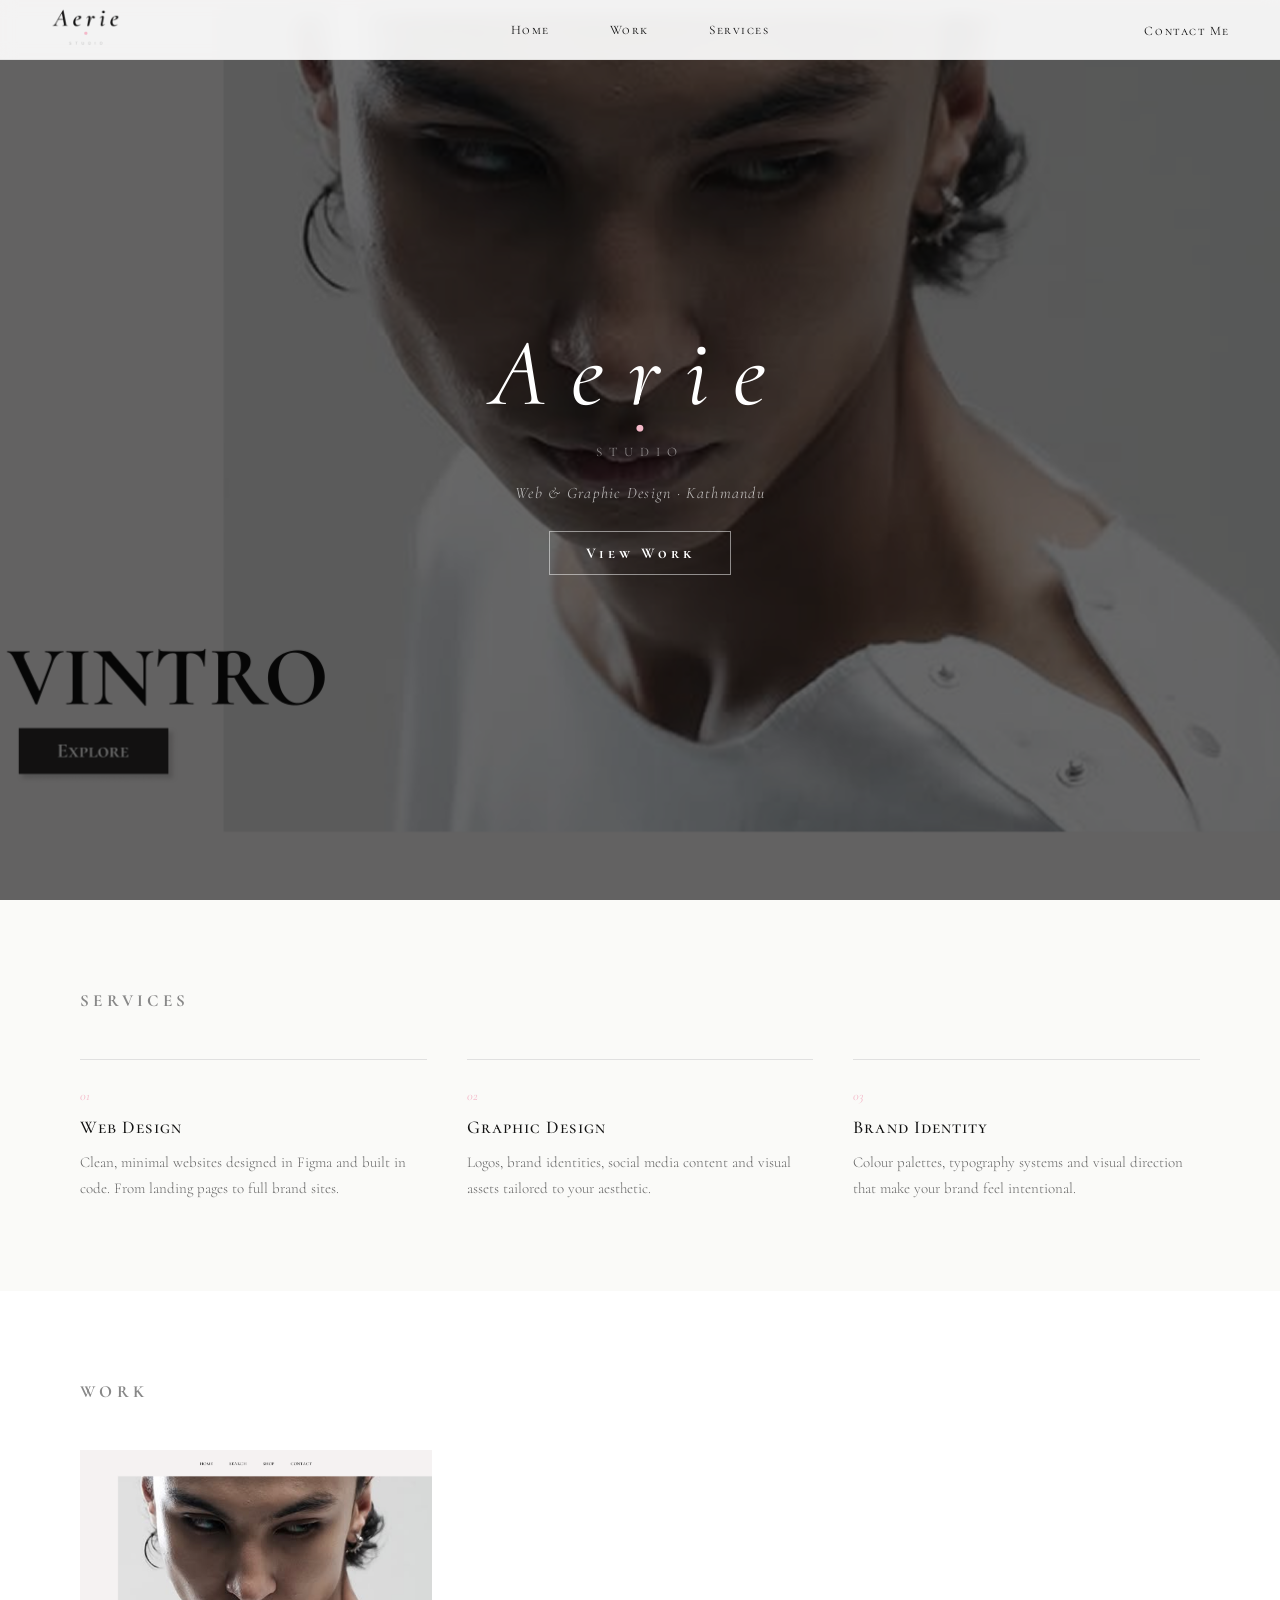
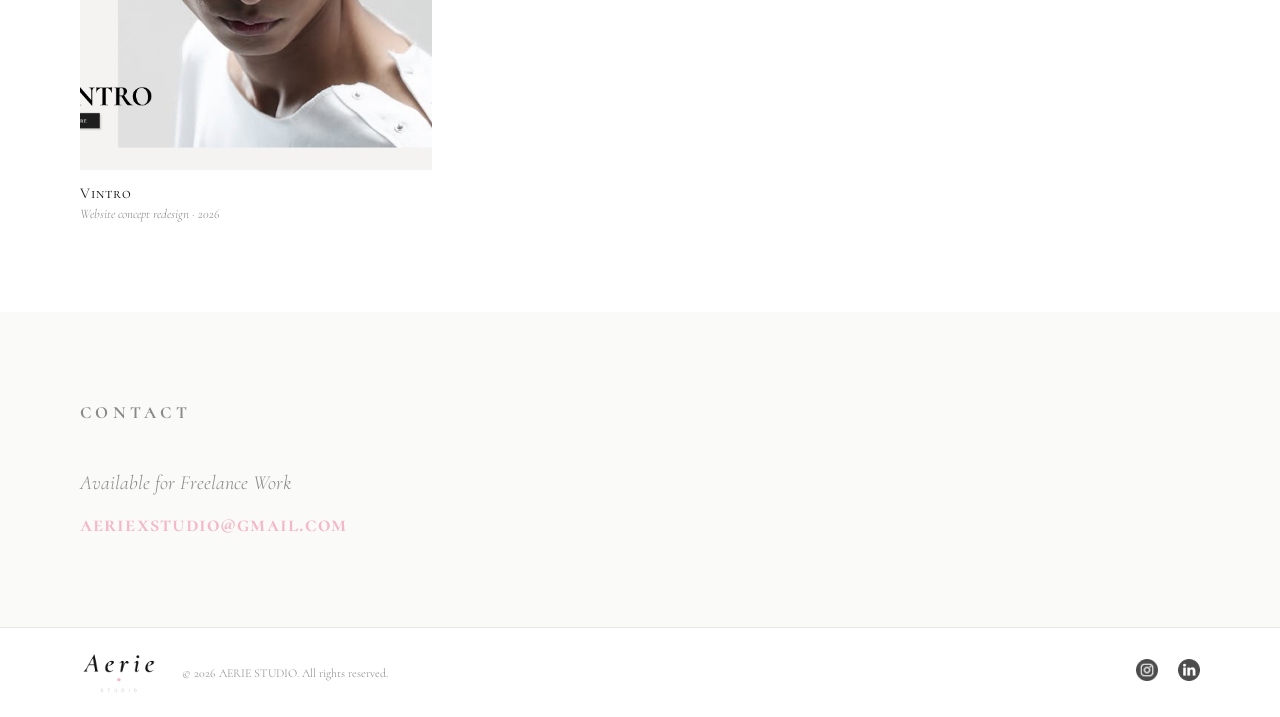
==== index.html @ 04620c4e "Upgraded portfolio" ====
<!DOCTYPE html>
<html lang="en">
  <head>
    <title>AERIE STUDIO</title>
    <link rel="icon" href="pictures/AERIE Favicon 2.png">
    <link rel="stylesheet" href="style.css">
    <link rel="preconnect" href="https://fonts.googleapis.com">
    <link rel="preconnect" href="https://fonts.gstatic.com" crossorigin>
    <link href="https://fonts.googleapis.com/css2?family=Cormorant+SC:wght@300;400;500;600;700&family=Cormorant:ital,wght@0,300..700;1,300..700&family=Cormorant+Unicase:wght@300;400;500;600;700&display=swap" rel="stylesheet">
  </head>
  <body>

    <!-- NAVBAR -->
    <nav class="navbar">
      <div class="nav-left">
        <img class="nav-logo" src="pictures/aerie-navbar-logo-no-bg.png" alt="Aerie Studio">
      </div>
      <div class="nav-middle">
        <a href="#home">Home</a>
        <a href="#work">Work</a>
        <a href="#services">Services</a>
      </div>
      <div class="nav-right">
        <a href="#contact">Contact Me</a>
      </div>
    </nav>

    <!-- HERO -->
    <section class="hero" id="home">
      <div class="hero-overlay"></div>
      <img class="hero-bg" src="Work/v1.png" alt="Vintro project">
      <div class="hero-content">
        <div class="hero-logo-block">
          <span class="hero-aerie">Aerie</span>
          <span class="hero-dot">·</span>
          <span class="hero-studio">STUDIO</span>
        </div>
        <p class="hero-tagline">Web & Graphic Design · Kathmandu</p>
        <a href="#work" class="hero-cta">View Work</a>
      </div>
    </section>

    <!-- SERVICES -->
    <section class="services fade-in" id="services">
      <p class="section-label">services</p>
      <div class="services-grid">
        <div class="service-card">
          <span class="service-num">01</span>
          <h3 class="service-title">Web Design</h3>
          <p class="service-desc">Clean, minimal websites designed in Figma and built in code. From landing pages to full brand sites.</p>
        </div>
        <div class="service-card">
          <span class="service-num">02</span>
          <h3 class="service-title">Graphic Design</h3>
          <p class="service-desc">Logos, brand identities, social media content and visual assets tailored to your aesthetic.</p>
        </div>
        <div class="service-card">
          <span class="service-num">03</span>
          <h3 class="service-title">Brand Identity</h3>
          <p class="service-desc">Colour palettes, typography systems and visual direction that make your brand feel intentional.</p>
        </div>
      </div>
    </section>

    <!-- WORK -->
    <section class="work fade-in" id="work">
      <p class="section-label">work</p>
      <div class="work-grid">
        <div class="work-card">
          <div class="work-img-wrap">
            <img class="work-img" src="Work/1.png" alt="Vintro Website Redesign">
            <div class="work-hover">
              <span>Website Redesign</span>
            </div>
          </div>
          <p class="work-title">Vintro</p>
          <p class="work-desc">Website concept redesign · 2026</p>
        </div>
      </div>
    </section>

    <!-- CONTACT -->
    <section class="contact fade-in" id="contact">
      <p class="section-label">contact</p>
      <p class="contact-sub">Available for Freelance Work</p>
      <a href="mailto:aeriexstudio@gmail.com" class="contact-email">aeriexstudio@gmail.com</a>
    </section>

    <!-- FOOTER -->
    <footer class="footer">
      <div class="footer-left">
        <img class="footer-logo" src="pictures/AERIE Logo 2.png" alt="Aerie Studio">
        <p class="copyright">&copy; 2026 AERIE STUDIO. All rights reserved.</p>
      </div>
      <div class="footer-right">
        <a href="https://www.instagram.com/aeriestudio_/" target="_blank">
          <img class="social-icon" src="pictures/icons/ig.png" alt="Instagram">
        </a>
        <a href="https://www.linkedin.com/in/avipsa-parajuli-a31052308/" target="_blank">
          <img class="social-icon" src="pictures/icons/linkedin.png" alt="LinkedIn">
        </a>
      </div>
    </footer>

    <script src="script.js"></script>
  </body>
</html>
---- style.css ----
/* ── RESET & BASE ── */
*, *::before, *::after {
  box-sizing: border-box;
  margin: 0;
  padding: 0;
}

:root {
  --pink: #F4B8C8;
  --black: #111111;
  --white: #ffffff;
  --cream: #fafaf8;
  --gray: #888888;
  --font-serif: 'Cormorant', serif;
  --font-sc: 'Cormorant SC', serif;
  --font-unicase: 'Cormorant Unicase', serif;
}

html {
  scroll-behavior: smooth;
}

body {
  font-family: var(--font-sc);
  background-color: var(--white);
  color: var(--black);
  overflow-x: hidden;
}

a {
  text-decoration: none;
  color: inherit;
}


/* ── NAVBAR ── */
.navbar {
  position: fixed;
  top: 0;
  left: 0;
  right: 0;
  z-index: 100;
  display: flex;
  align-items: center;
  justify-content: space-between;
  height: 60px;
  padding: 0 50px;
  background-color: rgba(255, 255, 255, 0.92);
  backdrop-filter: blur(8px);
  border-bottom: 1px solid rgba(0,0,0,0.06);
}

.nav-logo {
  height: 48px;
  width: auto;
}

.nav-middle {
  position: absolute;
  left: 50%;
  transform: translateX(-50%);
  display: flex;
  gap: 60px;
  font-family: var(--font-sc);
  font-size: 13px;
  letter-spacing: 0.12em;
}

.nav-middle a, .nav-right a {
  font-size: 13px;
  letter-spacing: 0.12em;
  transition: color 0.2s;
}

.nav-middle a:hover, .nav-right a:hover {
  color: var(--pink);
}


/* ── HERO ── */
.hero {
  position: relative;
  width: 100%;
  height: 100vh;
  display: flex;
  align-items: center;
  justify-content: center;
  overflow: hidden;
}

.hero-bg {
  position: absolute;
  inset: 0;
  width: 100%;
  height: 100%;
  object-fit: cover;
  object-position: center top;
}

.hero-overlay {
  position: absolute;
  inset: 0;
  background: rgba(10, 10, 10, 0.62);
  z-index: 1;
}

.hero-content {
  position: relative;
  z-index: 2;
  display: flex;
  flex-direction: column;
  align-items: center;
  text-align: center;
  gap: 16px;
}

.hero-logo-block {
  display: flex;
  flex-direction: column;
  align-items: center;
  line-height: 1;
}

.hero-aerie {
  font-family: var(--font-serif);
  font-style: italic;
  font-weight: 400;
  font-size: 96px;
  color: var(--white);
  letter-spacing: 0.25em;
  animation: fadeUp 1s ease both;
  animation-delay: 0.2s;
  margin-bottom: -20px;
}

.hero-dot {
  font-size: 80px;
  color: var(--pink);
  line-height: 0.5;
  animation: fadeUp 1s ease both;
  animation-delay: 0.4s;
}

.hero-studio {
  font-family: var(--font-sc);
  font-weight: 300;
  font-size: 13px;
  letter-spacing: 0.55em;
  color: rgba(255,255,255,0.55);
  animation: fadeUp 1s ease both;
  animation-delay: 0.5s;
  margin-top: 4px;
}

.hero-tagline {
  font-family: var(--font-serif);
  font-style: italic;
  font-weight: 300;
  font-size: 16px;
  color: rgba(255,255,255,0.7);
  letter-spacing: 0.08em;
  margin-top: 8px;
  animation: fadeUp 1s ease both;
  animation-delay: 0.7s;
}

.hero-cta {
  margin-top: 12px;
  padding: 12px 36px;
  border: 1px solid rgba(255,255,255,0.5);
  color: var(--white);
  font-family: var(--font-sc);
  font-size: 15px;
  font-weight: 700;
  letter-spacing: 0.25em;
  transition: background 0.3s, border-color 0.3s;
  animation: fadeUp 1s ease both;
  animation-delay: 0.9s;
}

.hero-cta:hover {
  background-color: var(--pink);
  border-color: var(--pink);
}


/* ── SCROLL ANIMATION ── */
.fade-in {
  opacity: 0;
  transform: translateY(30px);
  transition: opacity 0.7s ease, transform 0.7s ease;
}

.fade-in.visible {
  opacity: 1;
  transform: translateY(0);
}


/* ── SECTION SHARED ── */
.services,
.work,
.contact {
  padding: 90px 80px;
}

.section-label {
  font-family: var(--font-unicase);
  font-weight: 700;
  font-size: 17px;
  letter-spacing: 0.25em;
  text-transform: uppercase;
  color: var(--gray);
  margin-bottom: 48px;
}


/* ── SERVICES ── */
.services {
  background-color: var(--cream);
}

.services-grid {
  display: grid;
  grid-template-columns: repeat(3, 1fr);
  gap: 40px;
}

.service-card {
  border-top: 1px solid #e0e0e0;
  padding-top: 28px;
  transition: border-color 0.3s;
}

.service-card:hover {
  border-color: var(--pink);
}

.service-num {
  font-family: var(--font-serif);
  font-style: italic;
  font-size: 13px;
  color: var(--pink);
  display: block;
  margin-bottom: 12px;
}

.service-title {
  font-family: var(--font-sc);
  font-weight: 500;
  font-size: 18px;
  margin-bottom: 12px;
  letter-spacing: 0.06em;
}

.service-desc {
  font-family: var(--font-serif);
  font-weight: 300;
  font-size: 15px;
  line-height: 1.7;
  color: #666;
}


/* ── WORK ── */
.work-grid {
  display: grid;
  grid-template-columns: repeat(3, 1fr);
  gap: 32px;
}

.work-card {
  cursor: pointer;
}

.work-img-wrap {
  position: relative;
  overflow: hidden;
}

.work-img {
  width: 100%;
  height: 320px;
  object-fit: cover;
  display: block;
  transition: transform 0.5s ease;
}

.work-card:hover .work-img {
  transform: scale(1.04);
}

.work-hover {
  position: absolute;
  inset: 0;
  background: rgba(244, 184, 200, 0.75);
  display: flex;
  align-items: center;
  justify-content: center;
  opacity: 0;
  transition: opacity 0.3s ease;
  font-family: var(--font-sc);
  font-size: 13px;
  letter-spacing: 0.2em;
  color: var(--white);
}

.work-card:hover .work-hover {
  opacity: 1;
}

.work-title {
  font-family: var(--font-sc);
  font-weight: 400;
  font-size: 15px;
  margin-top: 14px;
  letter-spacing: 0.05em;
}

.work-desc {
  font-family: var(--font-serif);
  font-weight: 300;
  font-style: italic;
  font-size: 13px;
  color: var(--gray);
  margin-top: 4px;
}


/* ── CONTACT ── */
.contact {
  background-color: var(--cream);
  display: flex;
  flex-direction: column;
}

.contact-sub {
  font-family: var(--font-serif);
  font-style: italic;
  font-weight: 300;
  font-size: 20px;
  color: var(--gray);
  margin-bottom: 16px;
}

.contact-email {
  font-family: var(--font-sc);
  font-weight: 700;
  font-size: 22px;
  color: var(--pink);
  letter-spacing: 0.05em;
  transition: opacity 0.2s;
}

.contact-email:hover {
  opacity: 0.7;
}


/* ── FOOTER ── */
.footer {
  display: flex;
  align-items: center;
  justify-content: space-between;
  padding: 0 80px;
  height: 90px;
  border-top: 1px solid #e8e8e8;
  background-color: var(--white);
}

.footer-left {
  display: flex;
  align-items: center;
  gap: 24px;
}

.footer-logo {
  height: 52px;
  width: auto;
}

.copyright {
  font-family: var(--font-serif);
  font-weight: 300;
  font-size: 12px;
  color: var(--gray);
}

.footer-right {
  display: flex;
  align-items: center;
  gap: 20px;
}

.social-icon {
  height: 22px;
  width: auto;
  opacity: 0.7;
  transition: opacity 0.2s;
}

.social-icon:hover {
  opacity: 1;
}


/* ── KEYFRAMES ── */
@keyframes fadeUp {
  from {
    opacity: 0;
    transform: translateY(24px);
  }
  to {
    opacity: 1;
    transform: translateY(0);
  }
}
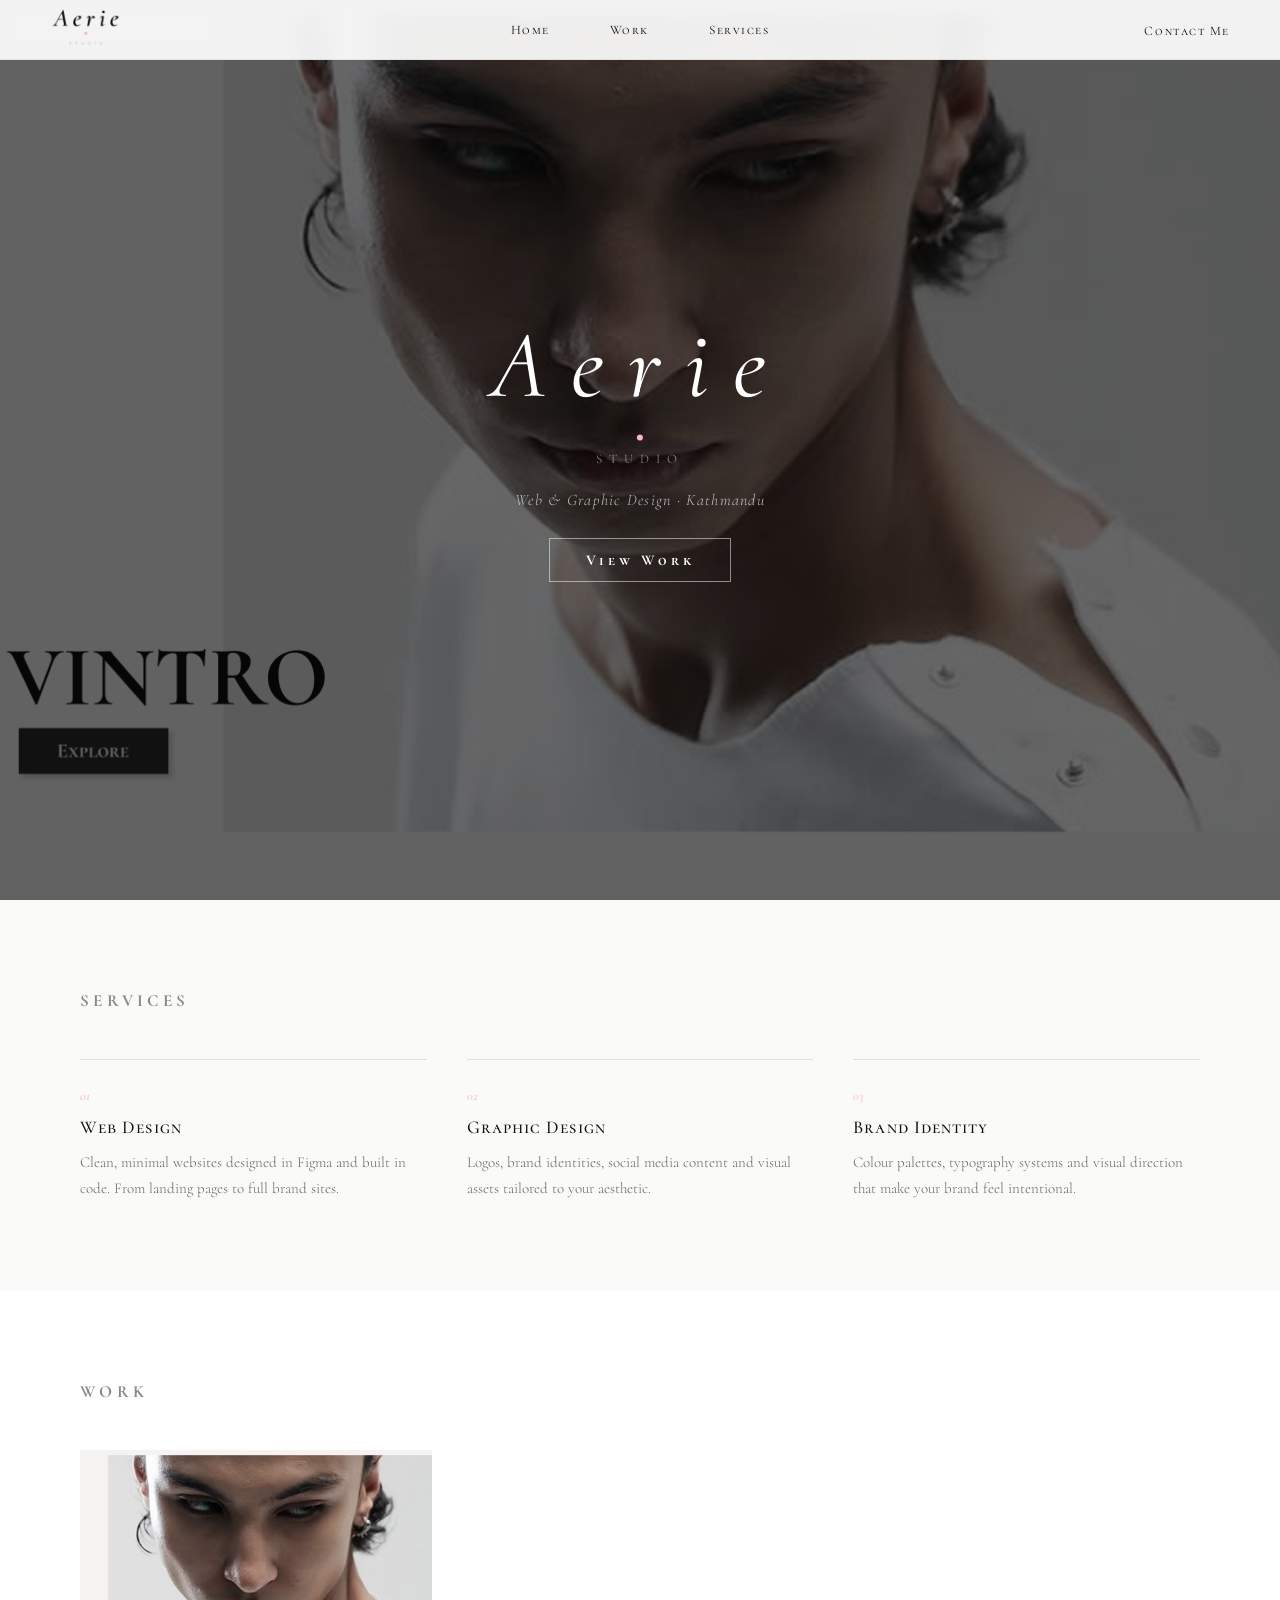
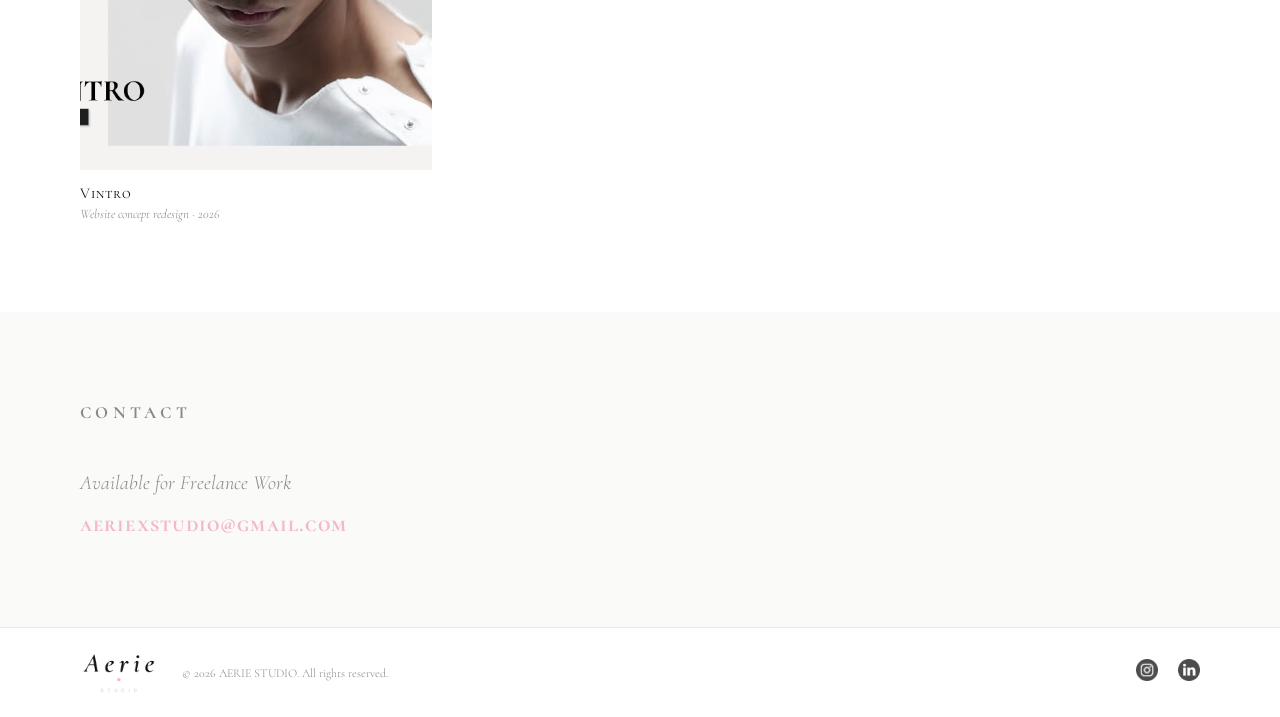
==== commit 6c789552: "Fix vintro project page paths" ====
--- a/index.html
+++ b/index.html
@@ -10,7 +10,6 @@
   </head>
   <body>
 
-    <!-- NAVBAR -->
     <nav class="navbar">
       <div class="nav-left">
         <img class="nav-logo" src="pictures/aerie-navbar-logo-no-bg.png" alt="Aerie Studio">
@@ -25,7 +24,6 @@
       </div>
     </nav>
 
-    <!-- HERO -->
     <section class="hero" id="home">
       <div class="hero-overlay"></div>
       <img class="hero-bg" src="Work/v1.png" alt="Vintro project">
@@ -40,7 +38,6 @@
       </div>
     </section>
 
-    <!-- SERVICES -->
     <section class="services fade-in" id="services">
       <p class="section-label">services</p>
       <div class="services-grid">
@@ -62,31 +59,28 @@
       </div>
     </section>
 
-    <!-- WORK -->
     <section class="work fade-in" id="work">
       <p class="section-label">work</p>
       <div class="work-grid">
-        <div class="work-card">
+        <a href="Work/vintro.html" class="work-card">
           <div class="work-img-wrap">
-            <img class="work-img" src="Work/1.png" alt="Vintro Website Redesign">
+            <img class="work-img" src="Work/v1.png" alt="Vintro Website Redesign">
             <div class="work-hover">
               <span>Website Redesign</span>
             </div>
           </div>
           <p class="work-title">Vintro</p>
           <p class="work-desc">Website concept redesign · 2026</p>
-        </div>
+        </a>
       </div>
     </section>
 
-    <!-- CONTACT -->
     <section class="contact fade-in" id="contact">
       <p class="section-label">contact</p>
       <p class="contact-sub">Available for Freelance Work</p>
       <a href="mailto:aeriexstudio@gmail.com" class="contact-email">aeriexstudio@gmail.com</a>
     </section>
 
-    <!-- FOOTER -->
     <footer class="footer">
       <div class="footer-left">
         <img class="footer-logo" src="pictures/AERIE Logo 2.png" alt="Aerie Studio">
--- a/style.css
+++ b/style.css
@@ -1,4 +1,3 @@
-/* ── RESET & BASE ── */
 *, *::before, *::after {
   box-sizing: border-box;
   margin: 0;
@@ -32,8 +31,11 @@
   color: inherit;
 }
 
-
-/* ── NAVBAR ── */
+a.work-card {
+  display: block;
+  color: inherit;
+}
+
 .navbar {
   position: fixed;
   top: 0;
@@ -76,8 +78,6 @@
   color: var(--pink);
 }
 
-
-/* ── HERO ── */
 .hero {
   position: relative;
   width: 100%;
@@ -119,6 +119,7 @@
   flex-direction: column;
   align-items: center;
   line-height: 1;
+  gap: 0px;
 }
 
 .hero-aerie {
@@ -130,11 +131,10 @@
   letter-spacing: 0.25em;
   animation: fadeUp 1s ease both;
   animation-delay: 0.2s;
-  margin-bottom: -20px;
 }
 
 .hero-dot {
-  font-size: 80px;
+  font-size: 70px;
   color: var(--pink);
   line-height: 0.5;
   animation: fadeUp 1s ease both;
@@ -183,8 +183,6 @@
   border-color: var(--pink);
 }
 
-
-/* ── SCROLL ANIMATION ── */
 .fade-in {
   opacity: 0;
   transform: translateY(30px);
@@ -196,8 +194,6 @@
   transform: translateY(0);
 }
 
-
-/* ── SECTION SHARED ── */
 .services,
 .work,
 .contact {
@@ -214,8 +210,6 @@
   margin-bottom: 48px;
 }
 
-
-/* ── SERVICES ── */
 .services {
   background-color: var(--cream);
 }
@@ -261,8 +255,6 @@
   color: #666;
 }
 
-
-/* ── WORK ── */
 .work-grid {
   display: grid;
   grid-template-columns: repeat(3, 1fr);
@@ -326,8 +318,6 @@
   margin-top: 4px;
 }
 
-
-/* ── CONTACT ── */
 .contact {
   background-color: var(--cream);
   display: flex;
@@ -356,8 +346,6 @@
   opacity: 0.7;
 }
 
-
-/* ── FOOTER ── */
 .footer {
   display: flex;
   align-items: center;
@@ -403,8 +391,6 @@
   opacity: 1;
 }
 
-
-/* ── KEYFRAMES ── */
 @keyframes fadeUp {
   from {
     opacity: 0;
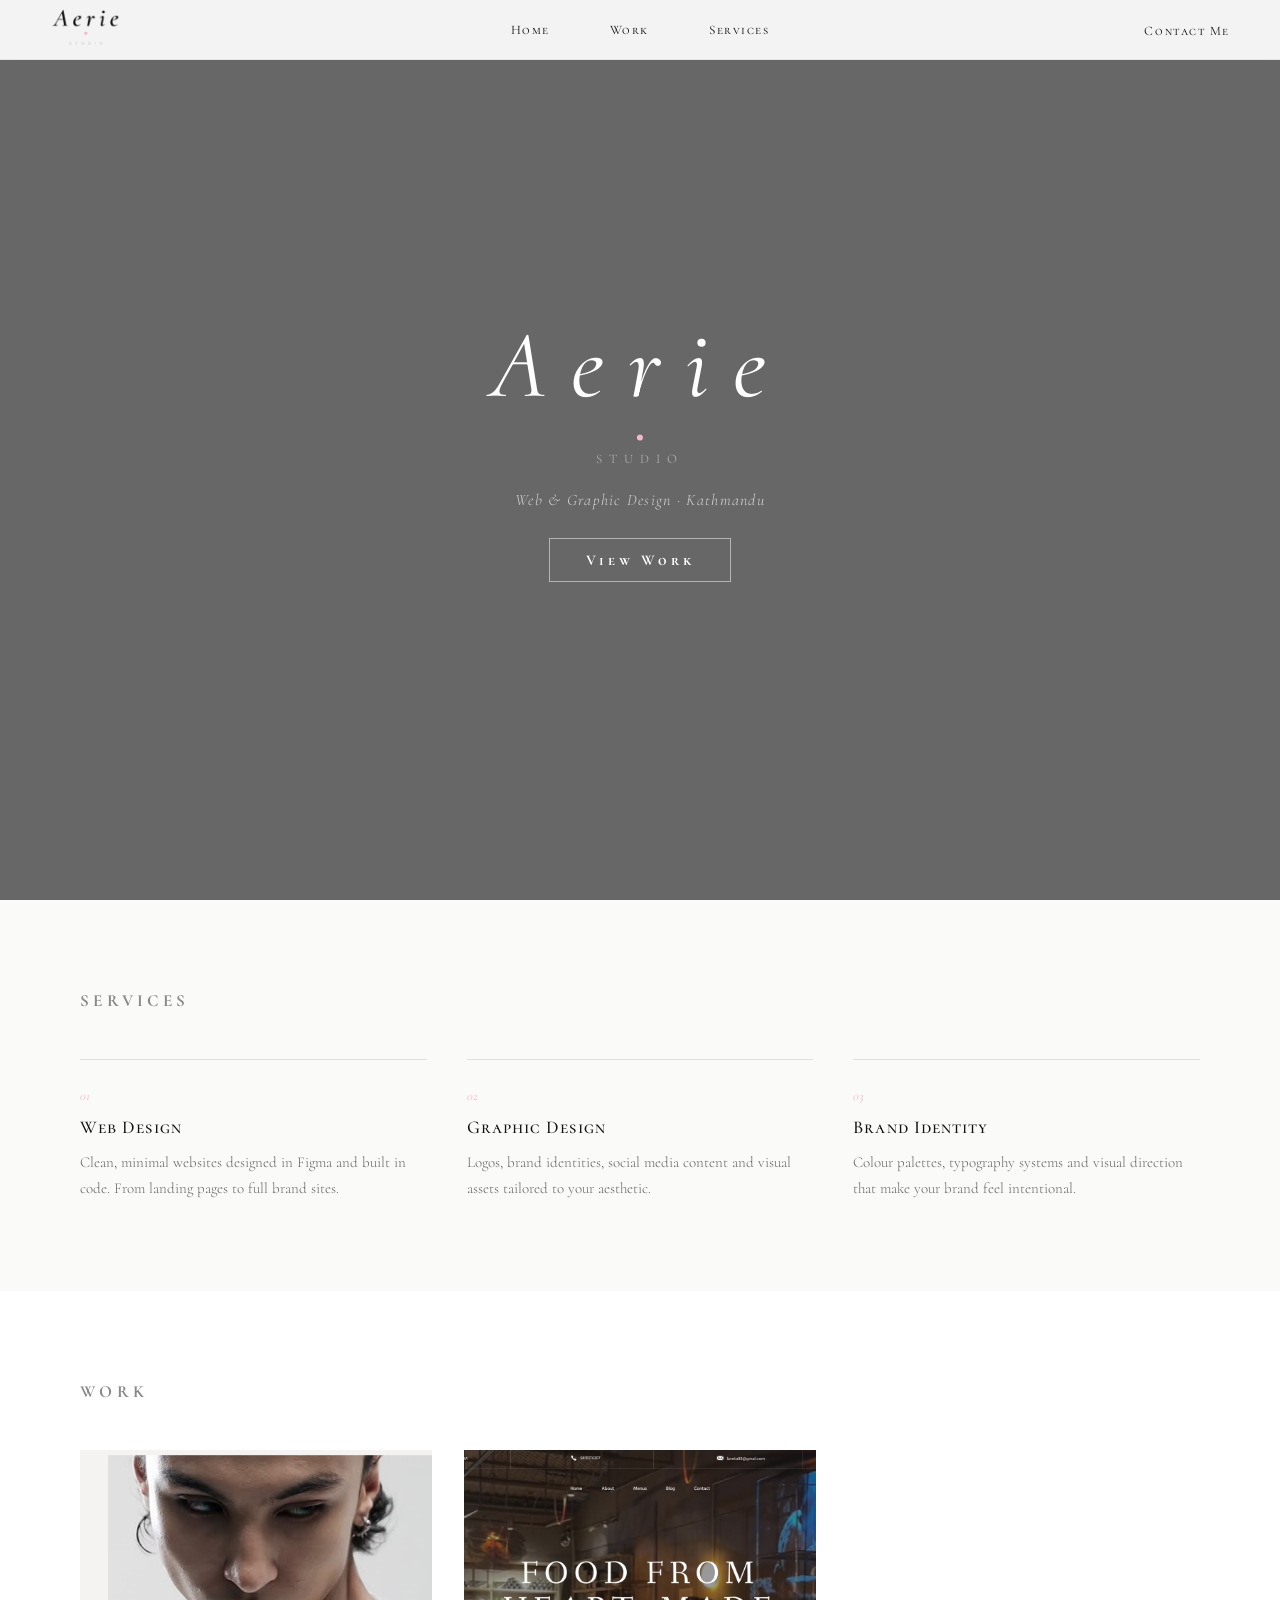
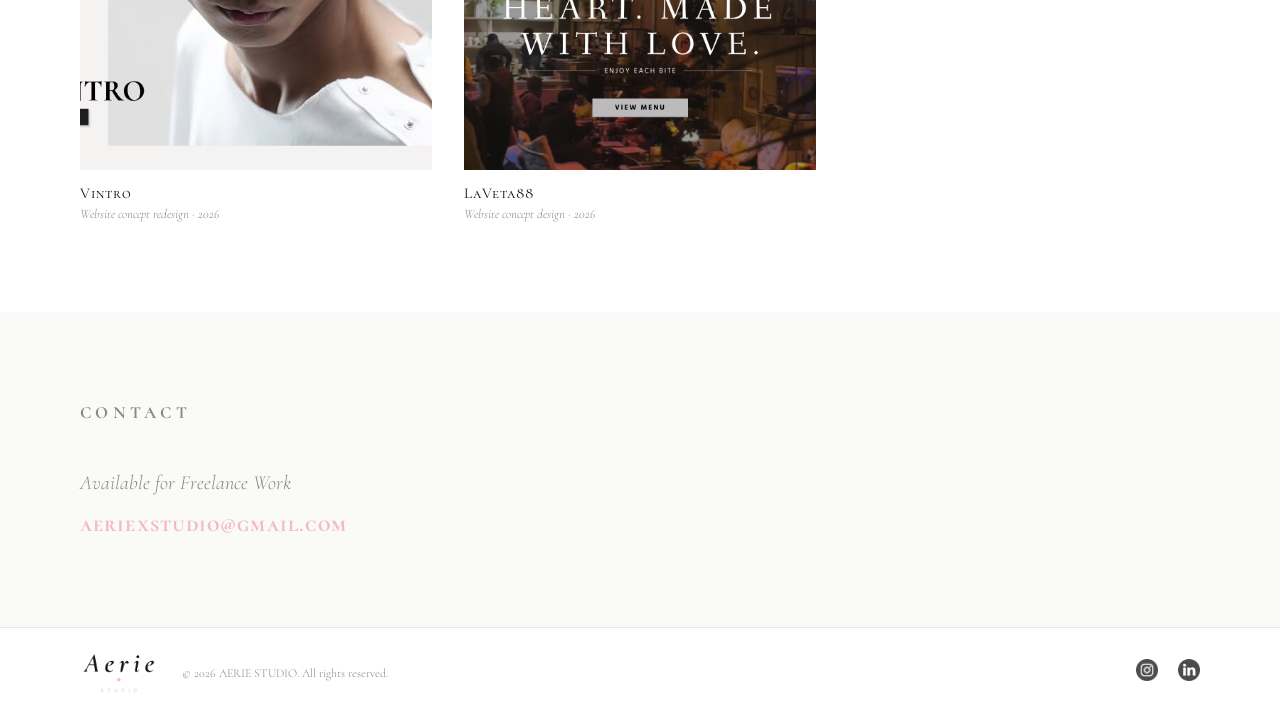
==== commit ac813cff: "Added LaVeta" ====
--- a/index.html
+++ b/index.html
@@ -26,7 +26,6 @@
 
     <section class="hero" id="home">
       <div class="hero-overlay"></div>
-      <img class="hero-bg" src="Work/v1.png" alt="Vintro project">
       <div class="hero-content">
         <div class="hero-logo-block">
           <span class="hero-aerie">Aerie</span>
@@ -72,6 +71,17 @@
           <p class="work-title">Vintro</p>
           <p class="work-desc">Website concept redesign · 2026</p>
         </a>
+
+        <a href="Work/laveta.html" class="work-card">
+          <div class="work-img-wrap">
+            <img class="work-img" src="Work/lv1.png" alt="LaVeta Website design">
+            <div class="work-hover">
+              <span>Website Design</span>
+            </div>
+          </div>
+          <p class="work-title">LaVeta88</p>
+          <p class="work-desc">Website concept design · 2026</p>
+        </a>
       </div>
     </section>
 
--- a/style.css
+++ b/style.css
@@ -400,4 +400,5 @@
     opacity: 1;
     transform: translateY(0);
   }
-}+}
+
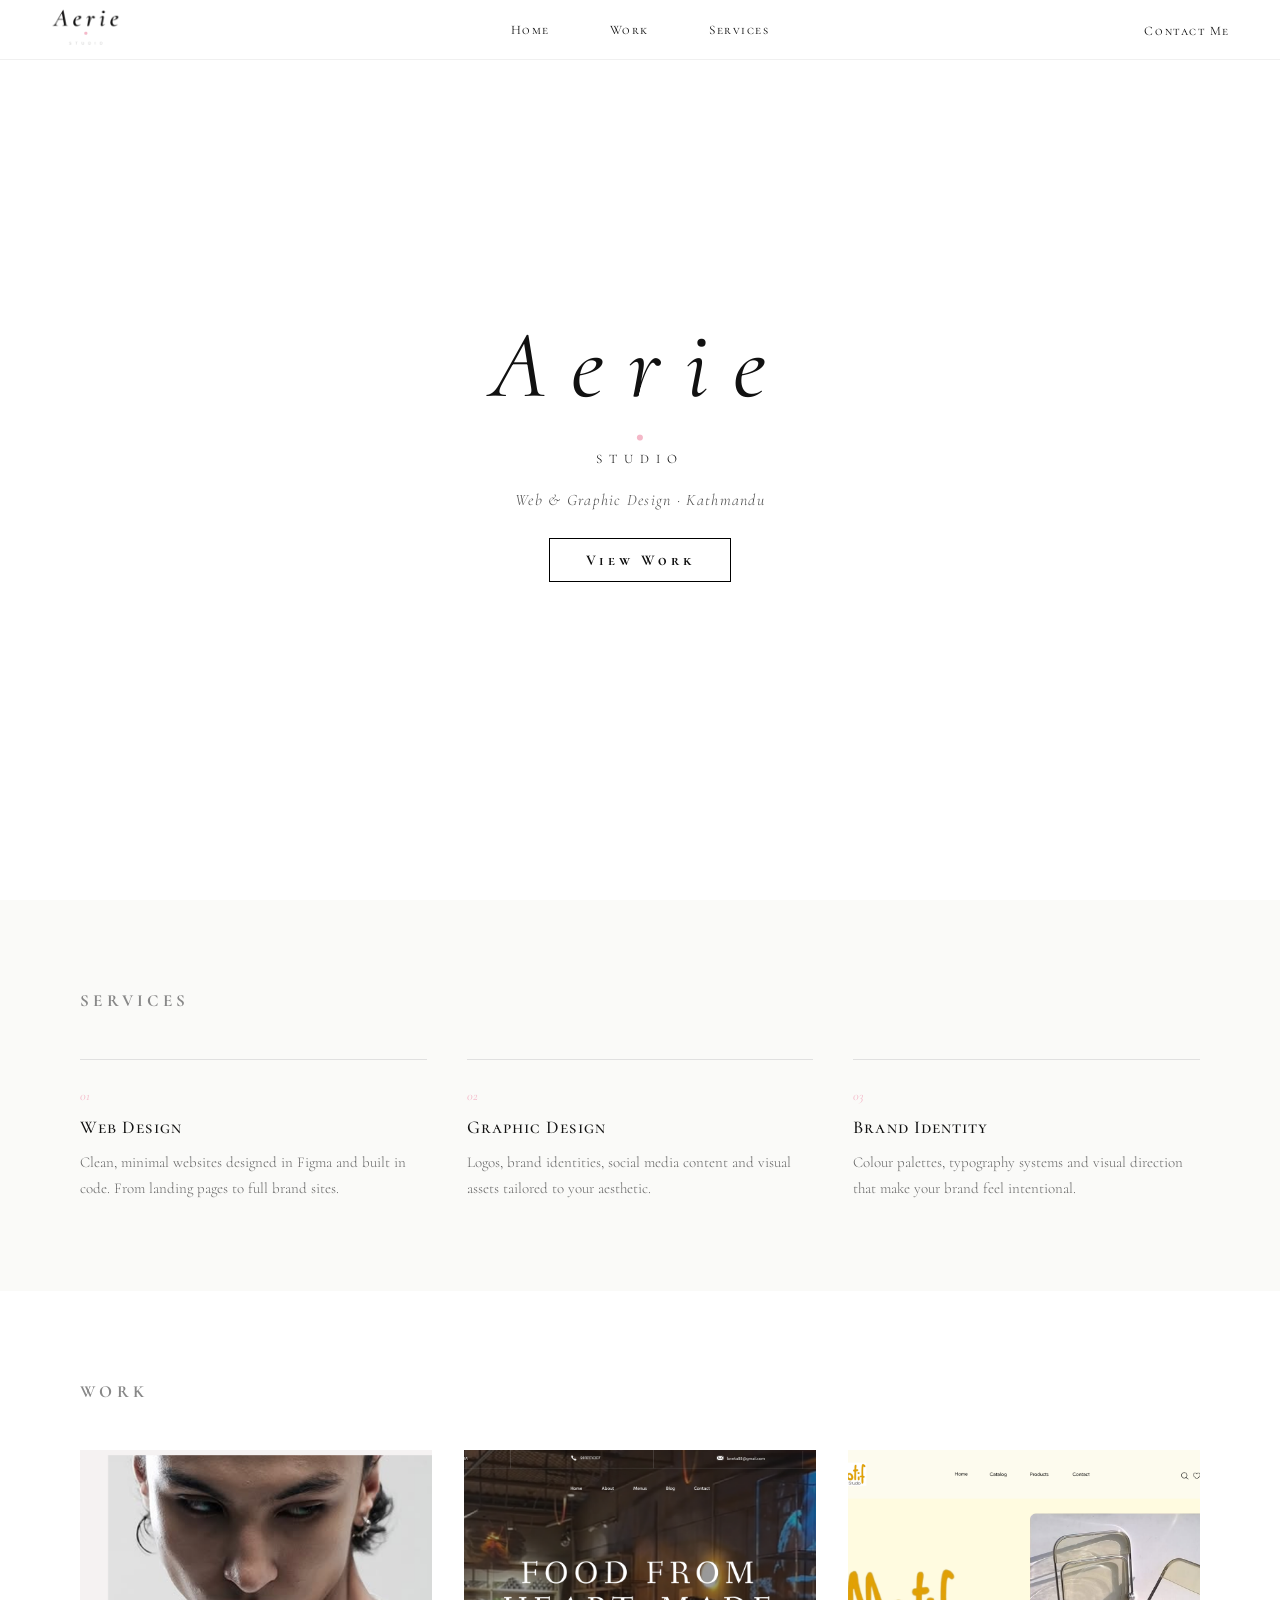
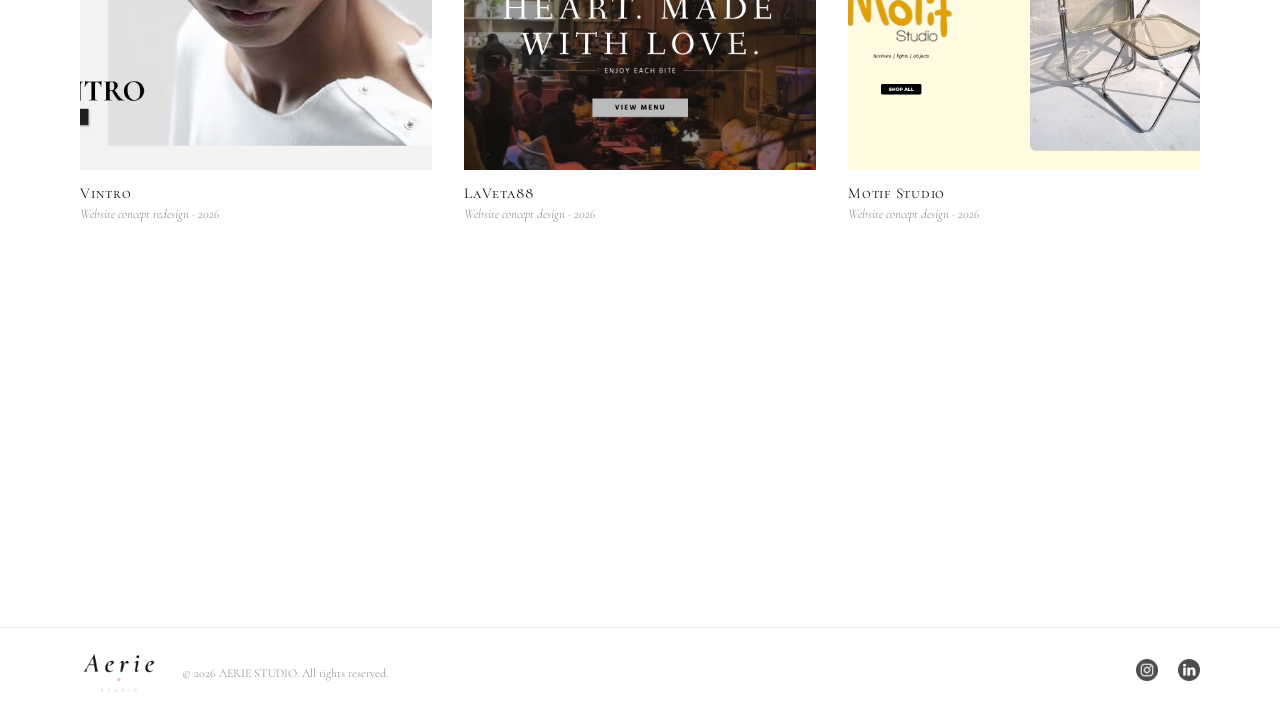
==== commit 46fb5b35: "Added motif studio" ====
--- a/index.html
+++ b/index.html
@@ -25,7 +25,6 @@
     </nav>
 
     <section class="hero" id="home">
-      <div class="hero-overlay"></div>
       <div class="hero-content">
         <div class="hero-logo-block">
           <span class="hero-aerie">Aerie</span>
@@ -82,6 +81,17 @@
           <p class="work-title">LaVeta88</p>
           <p class="work-desc">Website concept design · 2026</p>
         </a>
+
+        <a href="Work/motif.html" class="work-card">
+          <div class="work-img-wrap">
+            <img class="work-img" src="Work/motif hero.png" alt="Motif Studio Website design">
+            <div class="work-hover">
+              <span>Website Design</span>
+            </div>
+          </div>
+          <p class="work-title">Motif Studio</p>
+          <p class="work-desc">Website concept design · 2026</p>
+        </a>
       </div>
     </section>
 
--- a/style.css
+++ b/style.css
@@ -97,12 +97,6 @@
   object-position: center top;
 }
 
-.hero-overlay {
-  position: absolute;
-  inset: 0;
-  background: rgba(10, 10, 10, 0.62);
-  z-index: 1;
-}
 
 .hero-content {
   position: relative;
@@ -127,7 +121,7 @@
   font-style: italic;
   font-weight: 400;
   font-size: 96px;
-  color: var(--white);
+  color: var(--black);
   letter-spacing: 0.25em;
   animation: fadeUp 1s ease both;
   animation-delay: 0.2s;
@@ -146,7 +140,7 @@
   font-weight: 300;
   font-size: 13px;
   letter-spacing: 0.55em;
-  color: rgba(255,255,255,0.55);
+  color: rgb(0, 0, 0);
   animation: fadeUp 1s ease both;
   animation-delay: 0.5s;
   margin-top: 4px;
@@ -157,7 +151,7 @@
   font-style: italic;
   font-weight: 300;
   font-size: 16px;
-  color: rgba(255,255,255,0.7);
+  color: rgba(0, 0, 0, 0.7);
   letter-spacing: 0.08em;
   margin-top: 8px;
   animation: fadeUp 1s ease both;
@@ -167,8 +161,8 @@
 .hero-cta {
   margin-top: 12px;
   padding: 12px 36px;
-  border: 1px solid rgba(255,255,255,0.5);
-  color: var(--white);
+  border: 1px solid rgb(0, 0, 0);
+  color: var(--black);
   font-family: var(--font-sc);
   font-size: 15px;
   font-weight: 700;
@@ -181,6 +175,7 @@
 .hero-cta:hover {
   background-color: var(--pink);
   border-color: var(--pink);
+  color: var(--white);
 }
 
 .fade-in {
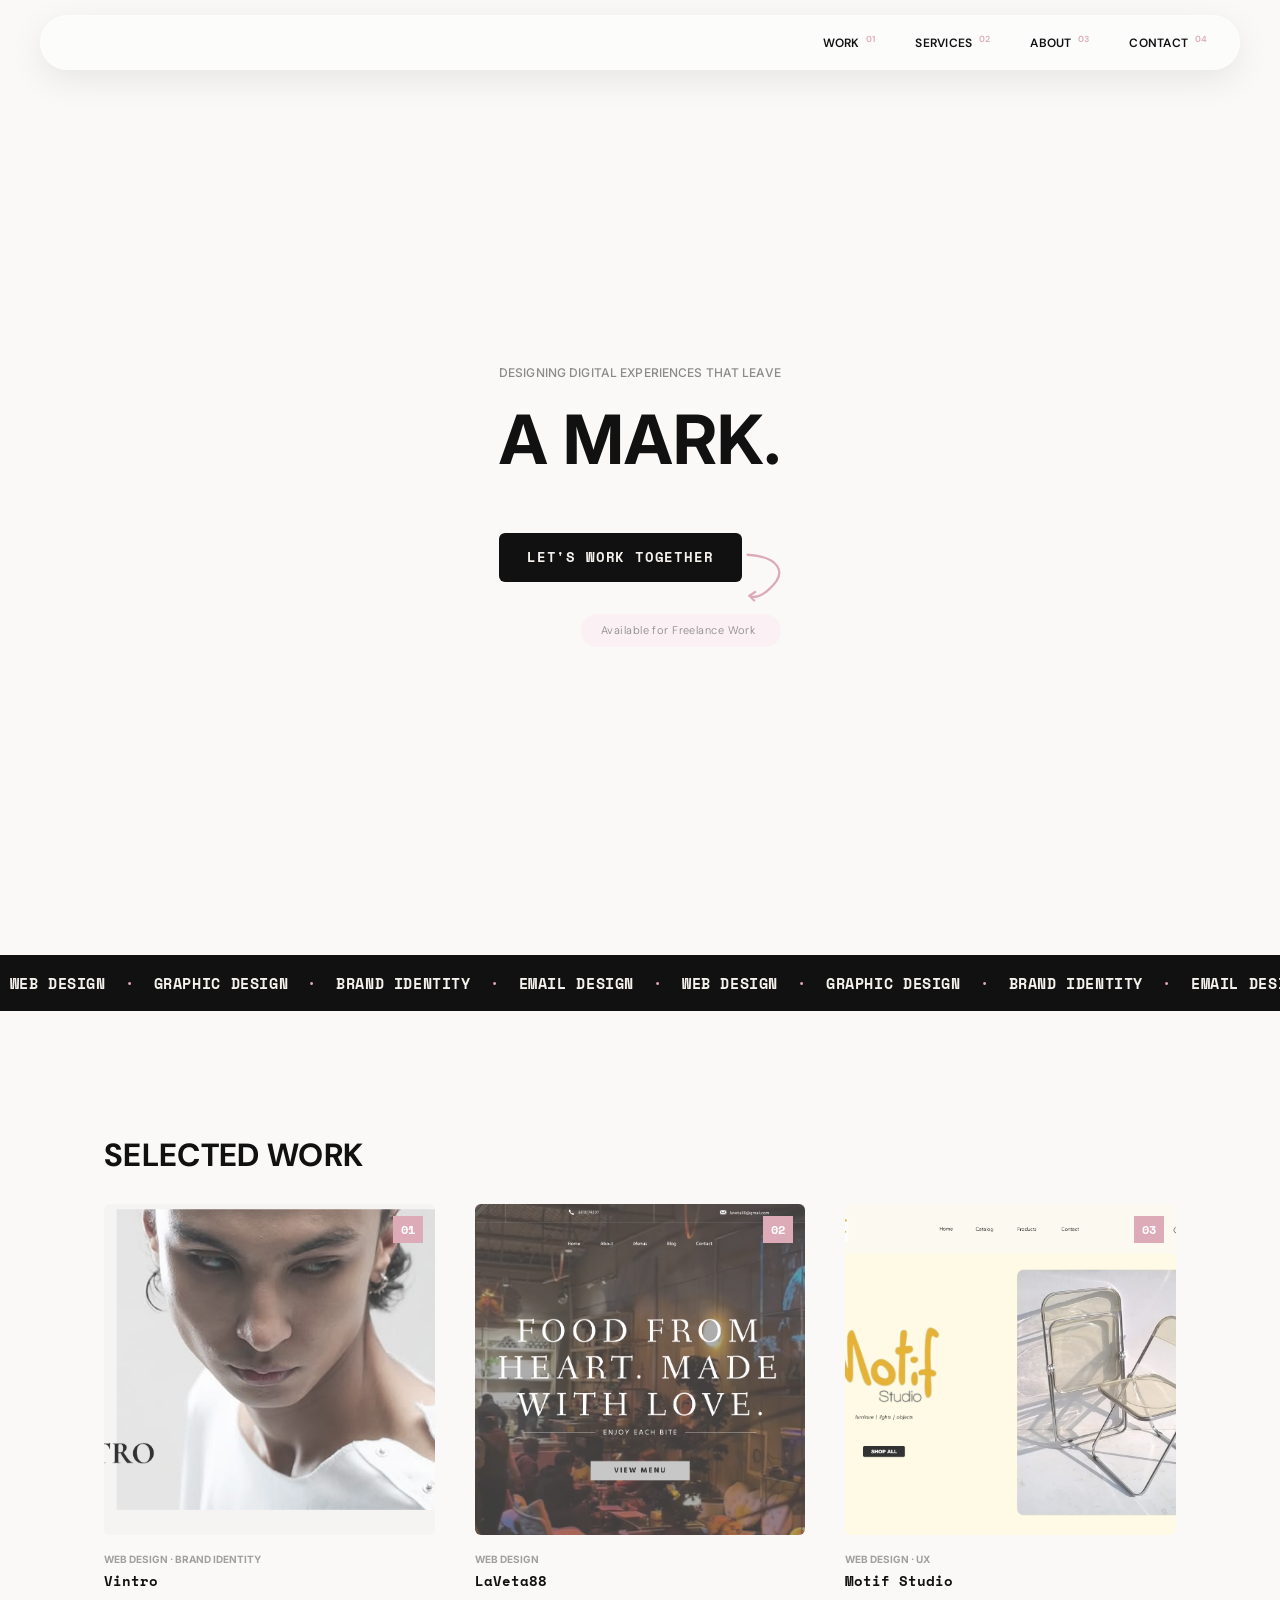
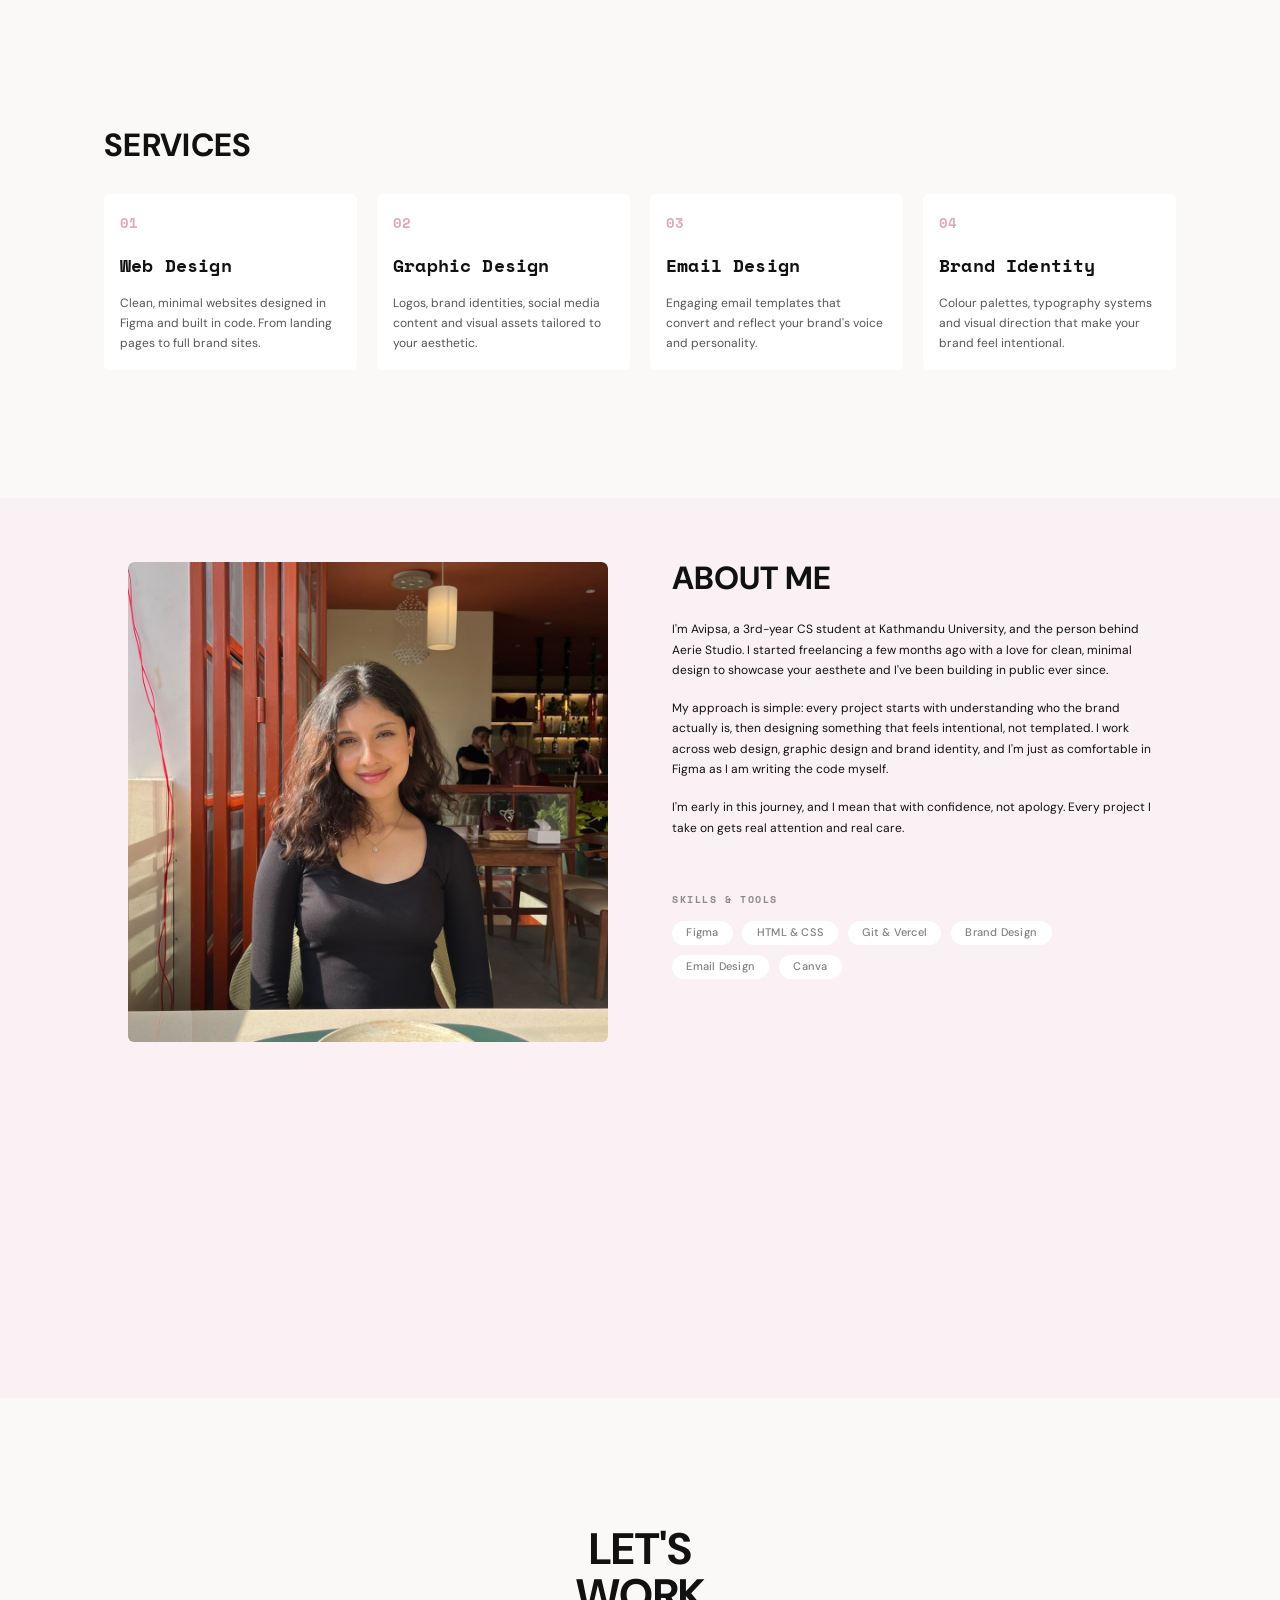
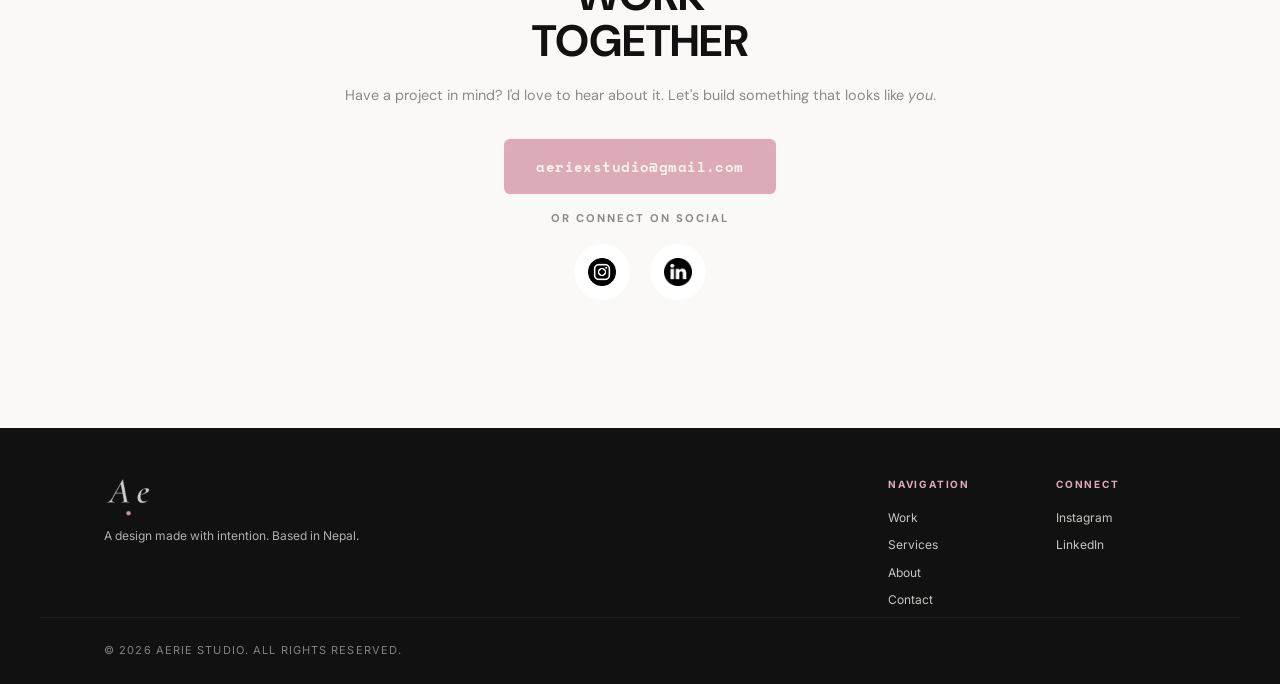
==== commit 3ba9debd: "edited theme" ====
--- a/index.html
+++ b/index.html
@@ -1,121 +1,253 @@
 <!DOCTYPE html>
 <html lang="en">
   <head>
-    <title>AERIE STUDIO</title>
+    <meta charset="UTF-8">
+    <meta name="viewport" content="width=device-width, initial-scale=1.0">
+    <title>AERIE STUDIO Web & Graphic Design</title>
     <link rel="icon" href="pictures/AERIE Favicon 2.png">
     <link rel="stylesheet" href="style.css">
     <link rel="preconnect" href="https://fonts.googleapis.com">
     <link rel="preconnect" href="https://fonts.gstatic.com" crossorigin>
-    <link href="https://fonts.googleapis.com/css2?family=Cormorant+SC:wght@300;400;500;600;700&family=Cormorant:ital,wght@0,300..700;1,300..700&family=Cormorant+Unicase:wght@300;400;500;600;700&display=swap" rel="stylesheet">
+    <link href="https://fonts.googleapis.com/css2?family=Cormorant+Unicase:wght@300;400;500;600;700&family=Cormorant:ital,wght@0,300..700;1,300..700&family=Space+Mono:ital,wght@0,400;0,700;1,400;1,700&display=swap" rel="stylesheet">
+    <link rel="preconnect" href="https://fonts.googleapis.com">
+    <link rel="preconnect" href="https://fonts.gstatic.com" crossorigin>
+    <link href="https://fonts.googleapis.com/css2?family=Cormorant+Unicase:wght@300;400;500;600;700&family=Cormorant:ital,wght@0,300..700;1,300..700&family=DM+Sans:ital,opsz,wght@0,9..40,100..1000;1,9..40,100..1000&family=Space+Mono:ital,wght@0,400;0,700;1,400;1,700&display=swap" rel="stylesheet">
+    <link rel="preconnect" href="https://fonts.googleapis.com">
+    <link rel="preconnect" href="https://fonts.gstatic.com" crossorigin>
+    <link href="https://fonts.googleapis.com/css2?family=Cormorant+Unicase:wght@300;400;500;600;700&family=Cormorant:ital,wght@0,300..700;1,300..700&family=DM+Sans:ital,opsz,wght@0,9..40,100..1000;1,9..40,100..1000&family=Inter:ital,opsz,wght@0,14..32,100..900;1,14..32,100..900&family=Space+Mono:ital,wght@0,400;0,700;1,400;1,700&display=swap" rel="stylesheet">
   </head>
   <body>
 
-    <nav class="navbar">
-      <div class="nav-left">
-        <img class="nav-logo" src="pictures/aerie-navbar-logo-no-bg.png" alt="Aerie Studio">
-      </div>
-      <div class="nav-middle">
-        <a href="#home">Home</a>
-        <a href="#work">Work</a>
-        <a href="#services">Services</a>
-      </div>
-      <div class="nav-right">
-        <a href="#contact">Contact Me</a>
-      </div>
-    </nav>
-
+    <!-- NAVBAR -->
+    <header class="navbar">
+      <div class="nav-content">
+          <p class="logo-text"></p>
+
+        <nav class="nav-links">
+          <a href="#work" class="nav-link">Work <sup>01</sup></a>
+          <a href="#services" class="nav-link">Services <sup>02</sup></a>
+          <a href="#about" class="nav-link">About <sup>03</sup></a>
+          <a href="#contact" class="nav-link">Contact <sup>04</sup></a>
+        </nav>
+
+        <button class="menu-btn" id="menuBtn" aria-label="Open menu">☰</button>
+      </div>
+
+      <nav class="mobile-menu" id="mobileMenu">
+        <a href="#work" class="nav-link">Work</a>
+        <a href="#services" class="nav-link">Services</a>
+        <a href="#about" class="nav-link">About</a>
+        <a href="#contact" class="nav-link">Contact</a>
+      </nav>
+    </header>
+
+    <!-- HERO -->
     <section class="hero" id="home">
       <div class="hero-content">
-        <div class="hero-logo-block">
-          <span class="hero-aerie">Aerie</span>
-          <span class="hero-dot">·</span>
-          <span class="hero-studio">STUDIO</span>
-        </div>
-        <p class="hero-tagline">Web & Graphic Design · Kathmandu</p>
-        <a href="#work" class="hero-cta">View Work</a>
-      </div>
-    </section>
-
-    <section class="services fade-in" id="services">
-      <p class="section-label">services</p>
-      <div class="services-grid">
-        <div class="service-card">
-          <span class="service-num">01</span>
-          <h3 class="service-title">Web Design</h3>
-          <p class="service-desc">Clean, minimal websites designed in Figma and built in code. From landing pages to full brand sites.</p>
-        </div>
-        <div class="service-card">
-          <span class="service-num">02</span>
-          <h3 class="service-title">Graphic Design</h3>
-          <p class="service-desc">Logos, brand identities, social media content and visual assets tailored to your aesthetic.</p>
-        </div>
-        <div class="service-card">
-          <span class="service-num">03</span>
-          <h3 class="service-title">Brand Identity</h3>
-          <p class="service-desc">Colour palettes, typography systems and visual direction that make your brand feel intentional.</p>
-        </div>
-      </div>
-    </section>
-
-    <section class="work fade-in" id="work">
-      <p class="section-label">work</p>
+          <p class="eyebrow">Designing digital experiences that leave</p>
+          <h1 class="hero-headline">A MARK.</h1>
+
+          <div class="cta-group">
+            <a href="#contact" class="cta-button">Let's Work Together</a>
+
+            <!-- Curved connecting arrow, inspired by the reference sketch -->
+            <svg class="cta-arrow" viewBox="0 0 60 60" fill="none" xmlns="http://www.w3.org/2000/svg">
+              <path d="M6 4 C 38 6, 50 22, 30 40 C 20 50, 12 50, 8 48"
+                    stroke="#ddabb8" stroke-width="2.5" stroke-linecap="round"/>
+              <path d="M14 44 L8 48 L13 53" stroke="#ddabb8" stroke-width="2.5"
+                    stroke-linecap="round" stroke-linejoin="round" fill="none"/>
+            </svg>
+          </div>
+
+          <div class="availability-badge">
+            Available for Freelance Work
+          </div>
+        </div>
+    </section>
+
+    <!-- MARQUEE -->
+    <div class="marquee">
+      <div class="marquee-track">
+        <span>WEB DESIGN</span><span class="marquee-dot">·</span>
+        <span>GRAPHIC DESIGN</span><span class="marquee-dot">·</span>
+        <span>BRAND IDENTITY</span><span class="marquee-dot">·</span>
+        <span>EMAIL DESIGN</span><span class="marquee-dot">·</span>
+        <span>WEB DESIGN</span><span class="marquee-dot">·</span>
+        <span>GRAPHIC DESIGN</span><span class="marquee-dot">·</span>
+        <span>BRAND IDENTITY</span><span class="marquee-dot">·</span>
+        <span>EMAIL DESIGN</span><span class="marquee-dot">·</span>
+      </div>
+    </div>
+
+    <!-- WORK -->
+    <section id="work" class="work">
+      <div class="section-header">
+        <h2>SELECTED WORK</h2>
+      </div>
+
       <div class="work-grid">
+
         <a href="Work/vintro.html" class="work-card">
           <div class="work-img-wrap">
             <img class="work-img" src="Work/v1.png" alt="Vintro Website Redesign">
-            <div class="work-hover">
-              <span>Website Redesign</span>
-            </div>
-          </div>
-          <p class="work-title">Vintro</p>
-          <p class="work-desc">Website concept redesign · 2026</p>
-        </a>
-
-        <a href="Work/laveta.html" class="work-card">
+            <span class="work-num">01</span>
+          </div>
+          <p class="work-category">Web Design · Brand Identity</p>
+          <h3>Vintro</h3>
+        </a>
+
+        <a href="Work/laveta.html" class="work-card work-card-featured">
           <div class="work-img-wrap">
-            <img class="work-img" src="Work/lv1.png" alt="LaVeta Website design">
-            <div class="work-hover">
-              <span>Website Design</span>
-            </div>
-          </div>
-          <p class="work-title">LaVeta88</p>
-          <p class="work-desc">Website concept design · 2026</p>
+            <img class="work-img" src="Work/lv1.png" alt="LaVeta88 Website Design">
+            <span class="work-num">02</span>
+          </div>
+          <p class="work-category">Web Design</p>
+          <h3>LaVeta88</h3>
         </a>
 
         <a href="Work/motif.html" class="work-card">
           <div class="work-img-wrap">
-            <img class="work-img" src="Work/motif hero.png" alt="Motif Studio Website design">
-            <div class="work-hover">
-              <span>Website Design</span>
+            <img class="work-img" src="Work/motif hero.png" alt="Motif Studio Website Design">
+            <span class="work-num">03</span>
+          </div>
+          <p class="work-category">Web Design · UX</p>
+          <h3>Motif Studio</h3>
+        </a>
+
+      </div>
+    </section>
+
+    <!-- SERVICES -->
+    <section id="services" class="services">
+      <div class="section-header">
+        <h2>SERVICES</h2>
+      </div>
+
+      <div class="services-grid">
+        <div class="service-card">
+          <span class="service-num">01</span>
+          <h3>Web Design</h3>
+          <p>Clean, minimal websites designed in Figma and built in code. From landing pages to full brand sites.</p>
+        </div>
+
+        <div class="service-card">
+          <span class="service-num">02</span>
+          <h3>Graphic Design</h3>
+          <p>Logos, brand identities, social media content and visual assets tailored to your aesthetic.</p>
+        </div>
+
+        <div class="service-card">
+          <span class="service-num">03</span>
+          <h3>Email Design</h3>
+          <p>Engaging email templates that convert and reflect your brand's voice and personality.</p>
+        </div>
+
+        <div class="service-card">
+          <span class="service-num">04</span>
+          <h3>Brand Identity</h3>
+          <p>Colour palettes, typography systems and visual direction that make your brand feel intentional.</p>
+        </div>
+      </div>
+    </section>
+
+    <!-- ABOUT -->
+    <section id="about" class="about">
+      <div class="about-grid">
+
+        <div class="about-image">
+          <img src="pictures/ig pfp.jpg" alt="Avipsa - Aerie Studio Photo">
+        </div>
+
+        <div class="about-content">
+          <h2>ABOUT ME</h2>
+
+          <p class="about-text">
+            I'm Avipsa, a 3rd-year CS student at Kathmandu University, and the person behind Aerie Studio. I started freelancing a few months ago with a love for clean, minimal design to showcase your aesthete and I've been building in public ever since.
+          </p>
+
+          <p class="about-text">
+            My approach is simple: every project starts with understanding who the brand actually is, then designing something that feels intentional, not templated. I work across web design, graphic design and brand identity, and I'm just as comfortable in Figma as I am writing the code myself.
+          </p>
+
+          <p class="about-text">
+            I'm early in this journey, and I mean that with confidence, not apology. Every project I take on gets real attention and real care.
+          </p>
+
+          <div class="skills-section">
+            <p class="skills-label">Skills &amp; Tools</p>
+            <div class="skills-grid">
+              <span class="skill-tag">Figma</span>
+              <span class="skill-tag">HTML &amp; CSS</span>
+              <span class="skill-tag">Git &amp; Vercel</span>
+              <span class="skill-tag">Brand Design</span>
+              <span class="skill-tag">Email Design</span>
+              <span class="skill-tag">Canva</span>
             </div>
           </div>
-          <p class="work-title">Motif Studio</p>
-          <p class="work-desc">Website concept design · 2026</p>
-        </a>
-      </div>
-    </section>
-
-    <section class="contact fade-in" id="contact">
-      <p class="section-label">contact</p>
-      <p class="contact-sub">Available for Freelance Work</p>
-      <a href="mailto:aeriexstudio@gmail.com" class="contact-email">aeriexstudio@gmail.com</a>
-    </section>
-
+        </div>
+
+      </div>
+    </section>
+
+    <!-- CONTACT -->
+    <section id="contact" class="contact">
+      <h2>LET'S<br>WORK<br>TOGETHER</h2>
+
+      <p class="contact-description">
+        Have a project in mind? I'd love to hear about it. Let's build something that looks like <span style="font-style: italic;">you</span>.
+      </p>
+
+      <a href="mailto:aeriexstudio@gmail.com" class="email-button">aeriexstudio@gmail.com</a>
+
+      <p class="social-label">Or connect on social</p>
+
+      <div class="social-links">
+        <a href="https://www.instagram.com/aeriestudio_/" target="_blank" aria-label="Instagram">
+          <img src="pictures/icons/ig.png" alt="Instagram">
+        </a>
+        <a href="https://www.linkedin.com/in/avipsa-parajuli-a31052308/" target="_blank" aria-label="LinkedIn">
+          <img src="pictures/icons/linkedin.png" alt="LinkedIn">
+        </a>
+      </div>
+    </section>
+
+    <!-- FOOTER -->
     <footer class="footer">
-      <div class="footer-left">
-        <img class="footer-logo" src="pictures/AERIE Logo 2.png" alt="Aerie Studio">
-        <p class="copyright">&copy; 2026 AERIE STUDIO. All rights reserved.</p>
-      </div>
-      <div class="footer-right">
-        <a href="https://www.instagram.com/aeriestudio_/" target="_blank">
-          <img class="social-icon" src="pictures/icons/ig.png" alt="Instagram">
-        </a>
-        <a href="https://www.linkedin.com/in/avipsa-parajuli-a31052308/" target="_blank">
-          <img class="social-icon" src="pictures/icons/linkedin.png" alt="LinkedIn">
-        </a>
+      <div class="footer-content">
+        <div class="footer-section footer-brand">
+          <a href="#home" class="footer-logo-link">
+            <img src="pictures/AERIE Favicon 2.png" alt="Aerie Studio" class="footer-logo-icon">
+          </a>
+          <p>A design made with intention. Based in Nepal.</p>
+        </div>
+
+          <div class="footer-links">
+            <div class="footer-section">
+              <p class="footer-label">Navigation</p>
+              <ul>
+                <li><a href="#work">Work</a></li>
+                <li><a href="#services">Services</a></li>
+                <li><a href="#about">About</a></li>
+                <li><a href="#contact">Contact</a></li>
+              </ul>
+            </div>
+
+            <div class="footer-section">
+              <p class="footer-label">Connect</p>
+              <ul>
+                <li><a href="https://www.instagram.com/aeriestudio_/" target="_blank">Instagram</a></li>
+                <li><a href="https://www.linkedin.com/in/avipsa-parajuli-a31052308/" target="_blank">LinkedIn</a></li>
+              </ul>
+            </div>
+          </div>
+      </div>
+
+      <div class="footer-bottom">
+        <p>&copy; 2026 AERIE STUDIO. ALL RIGHTS RESERVED.</p>
       </div>
     </footer>
 
+    <script src="https://cdnjs.cloudflare.com/ajax/libs/gsap/3.12.5/gsap.min.js"></script>
     <script src="script.js"></script>
   </body>
 </html>
--- a/style.css
+++ b/style.css
@@ -1,18 +1,20 @@
-*, *::before, *::after {
-  box-sizing: border-box;
+* {
   margin: 0;
   padding: 0;
+  box-sizing: border-box;
 }
 
 :root {
-  --pink: #F4B8C8;
-  --black: #111111;
-  --white: #ffffff;
-  --cream: #fafaf8;
-  --gray: #888888;
-  --font-serif: 'Cormorant', serif;
-  --font-sc: 'Cormorant SC', serif;
-  --font-unicase: 'Cormorant Unicase', serif;
+  --cream: #F5F1EC;
+  --ink: #111111;
+  --pink: #ddabb8;
+  --pink-soft: #fbf0f3;
+  --gray: #8a8a8a;
+  --font-display: 'Space Mono', sans-serif;
+  --font-body: 'DM Sans', sans-serif;
+  --font-inter: 'Inter', sans-serif;
+  --content-width: 1200px;
+  --page-padding: clamp(2rem, 5vw, 4rem);
 }
 
 html {
@@ -20,9 +22,10 @@
 }
 
 body {
-  font-family: var(--font-sc);
-  background-color: var(--white);
-  color: var(--black);
+  font-family: var(--font-body);
+  background-color: #faf9f8;
+  color: var(--ink);
+  line-height: 1.6;
   overflow-x: hidden;
 }
 
@@ -31,53 +34,122 @@
   color: inherit;
 }
 
-a.work-card {
-  display: block;
-  color: inherit;
-}
-
+.hero-content,
+.work,
+.services,
+.about-grid,
+.contact,
+.footer-content,
+.footer-bottom {
+    max-width: var(--content-width);
+    margin: 0 auto;
+    padding-inline: var(--page-padding);
+}
+
+
+/* ── NAVBAR ── */
 .navbar {
-  position: fixed;
-  top: 0;
-  left: 0;
-  right: 0;
+  position: sticky;
+  top: 15px;
+  margin-right: 40px;
+  margin-left: 40px;
   z-index: 100;
+  background:rgba(255,255,255,.45);
+  border:1px solid rgba(255,255,255,.35);
+  border-radius:999px;
+  box-shadow:0 10px 35px rgba(0,0,0,.08);
+  backdrop-filter:blur(16px);
+  -webkit-backdrop-filter:blur(16px);
+}
+
+.nav-content {
   display: flex;
   align-items: center;
   justify-content: space-between;
-  height: 60px;
-  padding: 0 50px;
-  background-color: rgba(255, 255, 255, 0.92);
-  backdrop-filter: blur(8px);
-  border-bottom: 1px solid rgba(0,0,0,0.06);
-}
-
-.nav-logo {
-  height: 48px;
-  width: auto;
-}
-
-.nav-middle {
-  position: absolute;
-  left: 50%;
-  transform: translateX(-50%);
-  display: flex;
-  gap: 60px;
-  font-family: var(--font-sc);
-  font-size: 13px;
-  letter-spacing: 0.12em;
-}
-
-.nav-middle a, .nav-right a {
-  font-size: 13px;
-  letter-spacing: 0.12em;
+  padding: 1rem 2rem;
+}
+
+.nav-links {
+  display: none;
+  align-items: center;
+  gap: 2.5rem;
+}
+
+.nav-link {
+  font-family: var(--font-body);
+  font-size: 0.75rem;
+  font-weight: 600;
+  letter-spacing: 0.02em;
+  text-transform: uppercase;
   transition: color 0.2s;
 }
 
-.nav-middle a:hover, .nav-right a:hover {
+/* Logo — deliberately bigger and bolder than nav links */
+.nav-logo-link {
+  display: flex;
+  align-items: center;
+}
+
+.logo-text {
+  font-family: var(--font-display);
+  font-size: 1.65rem;
+  font-weight: 700;
+  letter-spacing: -0.01em;
+  color: var(--ink);
+}
+
+.nav-link sup {
+    font-size: 0.55rem;
+    color: var(--pink);
+    margin-left: 0.2rem;
+}
+
+.nav-link:hover {
   color: var(--pink);
 }
 
+.menu-btn {
+  display: flex;
+  width: 3rem;
+  height: 3rem;
+  align-items: center;
+  justify-content: center;
+  border-radius: 50%;
+  background-color: var(--ink);
+  color: var(--cream);
+  border: none;
+  font-size: 1.1rem;
+  cursor: pointer;
+}
+
+.mobile-menu {
+  display: none;
+  flex-direction: column;
+  gap: 1rem;
+  background-color: var(--cream);
+  border-top: 2px solid var(--ink);
+  padding: 1.5rem 2rem;
+}
+
+.mobile-menu.active {
+  display: flex;
+}
+
+.mobile-menu .nav-link {
+  display: block;
+}
+
+@media (min-width: 768px) {
+  .nav-links {
+    display: flex;
+  }
+  .menu-btn {
+    display: none;
+  }
+}
+
+
+/* ── HERO ── */
 .hero {
   position: relative;
   width: 100%;
@@ -88,312 +160,682 @@
   overflow: hidden;
 }
 
-.hero-bg {
+.eyebrow {
+  font-family: var(--font-inter);
+  font-size: 12px;
+  font-weight: 500;
+  letter-spacing: 0.01em;
+  text-transform: uppercase;
+  color: var(--gray);
+}
+
+.hero-headline {
+  font-family: var(--font-inter);
+  font-weight: 700;
+  font-size: 3rem;
+  line-height: 1.1;
+  margin: 1.25rem 0 2rem;
+  color: var(--ink);
+}
+
+/* Group CTA + badge so the connecting arrow can be positioned reliably */
+.cta-group {
+  position: relative;
+  display: inline-block;
+  align-items: center;
+  justify-content: center;
+}
+
+.cta-button {
+  display: inline-block;
+  padding: 0.85rem 1.75rem;
+  background-color: var(--ink);
+  color: var(--cream);
+  font-family: var(--font-display);
+  font-weight: 700;
+  text-transform: uppercase;
+  font-size: 0.85rem;
+  letter-spacing: 0.06em;
+  margin: 1.5rem 0;
+  border-radius: 6px;
+  transition: background 0.2s, color 0.2s;
+}
+
+.cta-button:hover {
+  background-color: var(--pink);
+  color: var(--ink);
+}
+
+.cta-arrow {
   position: absolute;
-  inset: 0;
+  top: 2.6rem;
+  left: 100%;
+  width: 3.5rem;
+  height: 3.5rem;
+  pointer-events: none;
+}
+
+.availability-badge {
+  display: block;
+  width: 200px;
+  background-color: var(--pink-soft);
+  padding: 0.5rem 1.25rem;
+  font-family: var(--font-body);
+  font-weight: 300;
+  font-size: 11px;
+  color: var(--gray);
+  letter-spacing: 0.04em;
+  margin-top: 0.5rem;
+  border-radius: 100px;
+  margin-left: auto;
+}
+
+/* ── PARALLAX WRAPPERS ──
+   Positioning lives here now, not on the visual element itself.
+   This is what lets GSAP drift these independently of their own
+   rotate/float animation, instead of the two fighting over `transform`. */
+.parallax-item {
+  position: absolute;
+  will-change: transform;
+}
+
+.parallax-dot1 { top: -1.5rem; left: 2rem; }
+.parallax-dot2 { bottom: 3rem; right: -1.75rem; }
+.parallax-dot3 { top: 50%; left: -2rem; }
+
+.deco-dot {
+  border-radius: 50%;
+  background-color: var(--pink);
+  animation: pulse-dot 2.4s ease-in-out infinite;
+}
+
+.deco-dot-1 { width: 14px; height: 14px; animation-delay: 0s; }
+.deco-dot-2 { width: 9px; height: 9px; animation-delay: 0.6s; }
+.deco-dot-3 { width: 6px; height: 6px; animation-delay: 1.2s; }
+
+
+/* ── MARQUEE ── */
+.marquee {
+  overflow: hidden;
+  background-color: var(--ink);
+  border-top: 2px solid var(--ink);
+  border-bottom: 2px solid var(--ink);
+  padding: 0.85rem 0;
+  margin-bottom: 4rem;
+}
+
+.marquee-track {
+  display: flex;
+  white-space: nowrap;
+  width: max-content;
+  animation: marquee-scroll 22s linear infinite;
+}
+
+.marquee-track span {
+  font-family: var(--font-display);
+  font-weight: 700;
+  font-size: 0.95rem;
+  letter-spacing: 0.04em;
+  color: var(--cream);
+  padding: 0 0.6rem;
+  text-transform: uppercase;
+}
+
+.marquee-dot {
+  color: var(--pink) !important;
+}
+
+@keyframes marquee-scroll {
+  0%   { transform: translateX(0); }
+  100% { transform: translateX(-50%); }
+}
+
+.currently-label {
+  font-family: var(--font-body);
+  font-size: 0.6rem;
+  font-weight: 700;
+  letter-spacing: 0.12em;
+  text-transform: uppercase;
+  color: var(--pink);
+  margin-bottom: 0.5rem;
+}
+
+.currently-list p {
+  font-family: var(--font-body);
+  font-size: 0.75rem;
+  margin-bottom: 0.2rem;
+}
+
+.smiley {
+  font-size: 1.25rem;
+  margin-top: 0.5rem;
+  color: var(--pink);
+}
+
+@media (min-width: 768px) {
+  .hero-grid {
+    grid-template-columns: 1fr 1fr;
+    align-items: center;
+  }
+  .hero-headline {
+    font-size: 4.25rem;
+  }
+}
+
+
+/* ── SECTION HEADERS (Work / Services only) ── */
+.section-header {
+  position: relative;
+  margin-bottom: 2rem;
+}
+
+.section-header h2 {
+  font-family: var(--font-body);
+  font-weight: 700;
+  font-size: 2rem;
+  line-height: 1.05;
+  letter-spacing: 0.01em;
+}
+
+/* ── WORK ── */
+.work {
+  padding: var(--page-padding);
+  max-width: var(--content-width);
+  margin: 0 auto;
+}
+
+.work-grid {
+  display: grid;
+  grid-template-columns: 1fr;
+  gap: 2.5rem;
+}
+
+.work-card {
+  display: block;
+  transition: transform 0.25s ease;
+}
+
+.work-card:hover {
+  transform: translateY(-6px);
+}
+
+.work-img-wrap {
+  position: relative;
+  aspect-ratio: 1;
+  overflow: hidden;
+  margin-bottom: 1rem;
+  border-radius: 6px;
+}
+
+.work-img {
   width: 100%;
   height: 100%;
   object-fit: cover;
-  object-position: center top;
-}
-
-
-.hero-content {
-  position: relative;
-  z-index: 2;
-  display: flex;
-  flex-direction: column;
-  align-items: center;
-  text-align: center;
-  gap: 16px;
-}
-
-.hero-logo-block {
-  display: flex;
-  flex-direction: column;
-  align-items: center;
-  line-height: 1;
-  gap: 0px;
-}
-
-.hero-aerie {
-  font-family: var(--font-serif);
-  font-style: italic;
-  font-weight: 400;
-  font-size: 96px;
-  color: var(--black);
-  letter-spacing: 0.25em;
-  animation: fadeUp 1s ease both;
-  animation-delay: 0.2s;
-}
-
-.hero-dot {
-  font-size: 70px;
-  color: var(--pink);
-  line-height: 0.5;
-  animation: fadeUp 1s ease both;
-  animation-delay: 0.4s;
-}
-
-.hero-studio {
-  font-family: var(--font-sc);
-  font-weight: 300;
-  font-size: 13px;
-  letter-spacing: 0.55em;
-  color: rgb(0, 0, 0);
-  animation: fadeUp 1s ease both;
-  animation-delay: 0.5s;
-  margin-top: 4px;
-}
-
-.hero-tagline {
-  font-family: var(--font-serif);
-  font-style: italic;
-  font-weight: 300;
-  font-size: 16px;
-  color: rgba(0, 0, 0, 0.7);
-  letter-spacing: 0.08em;
-  margin-top: 8px;
-  animation: fadeUp 1s ease both;
-  animation-delay: 0.7s;
-}
-
-.hero-cta {
-  margin-top: 12px;
-  padding: 12px 36px;
-  border: 1px solid rgb(0, 0, 0);
-  color: var(--black);
-  font-family: var(--font-sc);
-  font-size: 15px;
-  font-weight: 700;
-  letter-spacing: 0.25em;
-  transition: background 0.3s, border-color 0.3s;
-  animation: fadeUp 1s ease both;
-  animation-delay: 0.9s;
-}
-
-.hero-cta:hover {
+  transition: transform 0.4s ease, opacity 0.3s ease;
+  opacity: 0.8;
+}
+
+.work-card:hover .work-img {
+  transform: scale(1.05);
+}
+
+.work-num {
+  position: absolute;
+  top: 0.75rem;
+  right: 0.75rem;
   background-color: var(--pink);
-  border-color: var(--pink);
-  color: var(--white);
-}
-
-.fade-in {
-  opacity: 0;
-  transform: translateY(30px);
-  transition: opacity 0.7s ease, transform 0.7s ease;
-}
-
-.fade-in.visible {
-  opacity: 1;
-  transform: translateY(0);
-}
-
-.services,
-.work,
-.contact {
-  padding: 90px 80px;
-}
-
-.section-label {
-  font-family: var(--font-unicase);
-  font-weight: 700;
-  font-size: 17px;
-  letter-spacing: 0.25em;
+  color: white;
+  font-family: var(--font-display);
+  font-weight: 700;
+  font-size: 0.75rem;
+  padding: 0.25rem 0.5rem;
+}
+
+.work-category {
+  font-family: var(--font-inter);
+  font-size: 10px;
+  font-weight: 700;
+  opacity: 0.8;
   text-transform: uppercase;
   color: var(--gray);
-  margin-bottom: 48px;
-}
-
+  margin-bottom: 0.2rem;
+}
+
+.work-card h3 {
+  font-family: var(--font-display);
+  font-weight: 600;
+  font-size: 14px;
+  margin-bottom: 0.5rem;
+}
+
+@media (min-width: 768px) {
+  .work-grid {
+    grid-template-columns: repeat(3, 1fr);
+  }
+}
+
+
+/* ── SERVICES ── */
 .services {
-  background-color: var(--cream);
-}
-
+  padding: var(--page-padding);
+  max-width: var(--content-width);
+  margin: 0 auto;
+  margin-bottom: 4rem;
+}
+
+/* Mobile-first: 1 column. There are 4 real cards now (Web/Graphic/Email/Brand),
+   so desktop goes to 4 columns instead of the old 3 — fixes the orphaned 4th card. */
 .services-grid {
   display: grid;
-  grid-template-columns: repeat(3, 1fr);
-  gap: 40px;
+  grid-template-columns: 1fr;
+  gap: 1.25rem;
 }
 
 .service-card {
-  border-top: 1px solid #e0e0e0;
-  padding-top: 28px;
-  transition: border-color 0.3s;
+  padding: 1rem;
+  background-color: #ffffff;
+  transition: box-shadow 0.2s, transform 0.2s;
+  border-radius: 6px;
 }
 
 .service-card:hover {
-  border-color: var(--pink);
+  box-shadow: 5px 5px 0 var(--pink);
+  transform: translate(-2px, -2px);
 }
 
 .service-num {
-  font-family: var(--font-serif);
-  font-style: italic;
-  font-size: 13px;
+  display: inline-block;
+  font-family: var(--font-display);
+  font-style: normal;
+  font-weight: 700;
+  font-size: 0.85rem;
   color: var(--pink);
-  display: block;
-  margin-bottom: 12px;
-}
-
-.service-title {
-  font-family: var(--font-sc);
+  margin-bottom: 1rem;
+}
+
+.service-card h3 {
+  font-family: var(--font-display);
+  font-weight: 600;
+  font-size: 1.15rem;
+  margin-bottom: 14px;
+  letter-spacing: 0.01em;
+}
+
+.service-card p {
+  font-family: var(--font-body);
+  font-weight: 400;
+  font-size: 12px;
+  line-height: 1.65;
+  color: #555;
+}
+
+@media (min-width: 600px) {
+  .services-grid {
+    grid-template-columns: repeat(2, 1fr);
+  }
+}
+
+@media (min-width: 1024px) {
+  .services-grid {
+    grid-template-columns: repeat(4, 1fr);
+  }
+}
+
+
+/* ── ABOUT ── */
+.about {
+  padding: var(--page-padding);
+  background-color: var(--pink-soft);
+  height: 100vh;
+  margin-bottom: 4rem
+}
+
+.about-grid {
+  display: grid;
+  grid-template-columns: 1fr;
+  gap: 3rem;
+  max-width: var(--content-width);
+  margin: 0 auto;
+  align-items: start;
+}
+
+.about-image {
+  position: relative;
+  border-radius: 6px;
+  overflow: hidden;
+  aspect-ratio: 4 / 5;
+  width: 100%;
+}
+
+.about-image img {
+    width: 100%;
+    height: 80%;
+    object-fit: cover;
+    display: block;
+    border-radius: 6px;
+}
+
+.about-content h2 {
+  font-family: var(--font-body);
+  font-weight: 700;
+  font-size: 2rem;
+  line-height: 1.05;
+  margin-bottom: 1.5rem;
+}
+
+.about-text {
+  font-family: var(--font-body);
+  font-weight: 400;
+  font-size: 12px;
+  line-height: 1.7;
+  margin-bottom: 1.1rem;
+}
+
+.skills-section {
+  margin-top: 2rem;
+  padding-top: 1.25rem;
+  border-top: 1.5px solid var(--cream);
+}
+
+.skills-label {
+  font-family: var(--font-display);
+  font-size: 0.65rem;
+  font-weight: 700;
+  letter-spacing: 0.15em;
+  text-transform: uppercase;
+  color: var(--gray);
+  margin-bottom: 0.85rem;
+}
+
+.skills-grid {
+  display: flex;
+  flex-wrap: wrap;
+  gap: 0.6rem;
+}
+
+.skill-tag {
+  padding: 0.2rem 0.9rem;
+  background-color: white;
+  color: gray;
+  font-family: var(--font-body);
   font-weight: 500;
-  font-size: 18px;
-  margin-bottom: 12px;
-  letter-spacing: 0.06em;
-}
-
-.service-desc {
-  font-family: var(--font-serif);
-  font-weight: 300;
-  font-size: 15px;
-  line-height: 1.7;
-  color: #666;
-}
-
-.work-grid {
-  display: grid;
-  grid-template-columns: repeat(3, 1fr);
-  gap: 32px;
-}
-
-.work-card {
-  cursor: pointer;
-}
-
-.work-img-wrap {
-  position: relative;
-  overflow: hidden;
-}
-
-.work-img {
-  width: 100%;
-  height: 320px;
-  object-fit: cover;
-  display: block;
-  transition: transform 0.5s ease;
-}
-
-.work-card:hover .work-img {
-  transform: scale(1.04);
-}
-
-.work-hover {
-  position: absolute;
-  inset: 0;
-  background: rgba(244, 184, 200, 0.75);
+  font-size: 11px;
+  letter-spacing: 0.02em;
+  border-radius: 100px;
+}
+
+@media (min-width: 768px) {
+  .about-grid {
+    grid-template-columns: 1fr 1fr;
+    gap: 4rem;
+  }
+  .about-content h2 {
+    font-size: 2rem;
+  }
+}
+
+
+/* ── CONTACT ── */
+.contact {
+  padding: var(--page-padding);
+  text-align: center;
+  max-width: var(--content-width);
+  margin-bottom: 4rem;
+}
+
+.contact h2 {
+  font-family: var(--font-body);
+  font-weight: 700;
+  font-size: 2.75rem;
+  line-height: 1.05;
+  margin-bottom: 1.25rem;
+}
+
+.contact-description {
+  font-family: var(--font-body);
+  font-weight: 400;
+  font-size: 0.9rem;
+  line-height: 1.6;
+  margin-bottom: 2rem;
+  color: var(--gray);
+}
+
+.email-button {
+  display: inline-block;
+  padding: 1rem 2rem;
+  background-color: var(--pink);
+  color: var(--cream);
+  font-family: var(--font-display);
+  font-weight: 700;
+  font-size: 0.9rem;
+  letter-spacing: 0.03em;
+  margin-bottom: 1rem;
+  transition: transform 0.2s;
+  border-radius: 6px;
+}
+
+.email-button:hover {
+  transform: scale(1.03);
+}
+
+.social-label {
+  font-family: var(--font-body);
+  font-size: 0.7rem;
+  font-weight: 700;
+  letter-spacing: 0.18em;
+  text-transform: uppercase;
+  color: var(--gray);
+  margin-bottom: 1rem;
+}
+
+.social-links {
+  display: flex;
+  justify-content: center;
+  gap: 1.25rem;
+}
+
+.social-links a {
+  width: 3.5rem;
+  height: 3.5rem;
+  background-color: #ffffff;
   display: flex;
   align-items: center;
   justify-content: center;
-  opacity: 0;
-  transition: opacity 0.3s ease;
-  font-family: var(--font-sc);
-  font-size: 13px;
-  letter-spacing: 0.2em;
-  color: var(--white);
-}
-
-.work-card:hover .work-hover {
+  transition: background 0.2s;
+  border-radius: 50%;
+}
+
+.social-links a:hover {
+  background-color: var(--pink-soft);
+}
+
+.social-links img {
+  height: 28px;
+  width: auto;
+}
+
+
+/* ── FOOTER ── */
+.footer {
+  background-color: var(--ink);
+  color: var(--cream);
+  padding: 3rem 2rem 1.5rem;
+}
+
+.footer-content {
+  display: flex;
+  margin: 0 auto;
+  align-items:flex-start;
+}
+
+.footer-brand {
+  margin-right:auto;
+}
+
+.footer-brand .footer-logo {
+  font-family: var(--font-display);
+  font-weight: 700;
+  font-size: 1.5rem;
+  margin-bottom: 0.75rem;
+}
+
+.footer-brand p {
+  font-family: var(--font-inter);
+  font-size: 12px;
+  opacity: 0.7;
+  max-width: 280px;
+}
+
+.footer-links{
+    display:flex;
+    gap:3rem;      /* adjust this */
+}
+
+.footer-label {
+  font-family: var(--font-inter);
+  font-size: 10px;
+  font-weight: 700;
+  letter-spacing: 0.18em;
+  text-transform: uppercase;
+  color: var(--pink);
+  margin-bottom: 1rem;
+}
+
+.footer-section {
+  min-width:120px;
+}
+
+.footer-section ul {
+  list-style: none;
+}
+
+.footer-section ul li {
+  font-family: var(--font-inter);
+  font-size: 12px;
+  margin-bottom: 0.5rem;
+}
+
+.footer-section a {
+  opacity: 0.8;
+  transition: opacity 0.2s;
+}
+
+.footer-section a:hover {
   opacity: 1;
-}
-
-.work-title {
-  font-family: var(--font-sc);
-  font-weight: 400;
-  font-size: 15px;
-  margin-top: 14px;
-  letter-spacing: 0.05em;
-}
-
-.work-desc {
-  font-family: var(--font-serif);
-  font-weight: 300;
-  font-style: italic;
-  font-size: 13px;
-  color: var(--gray);
-  margin-top: 4px;
-}
-
-.contact {
-  background-color: var(--cream);
-  display: flex;
-  flex-direction: column;
-}
-
-.contact-sub {
-  font-family: var(--font-serif);
-  font-style: italic;
-  font-weight: 300;
-  font-size: 20px;
-  color: var(--gray);
-  margin-bottom: 16px;
-}
-
-.contact-email {
-  font-family: var(--font-sc);
-  font-weight: 700;
-  font-size: 22px;
   color: var(--pink);
-  letter-spacing: 0.05em;
-  transition: opacity 0.2s;
-}
-
-.contact-email:hover {
-  opacity: 0.7;
-}
-
-.footer {
-  display: flex;
-  align-items: center;
-  justify-content: space-between;
-  padding: 0 80px;
-  height: 90px;
-  border-top: 1px solid #e8e8e8;
-  background-color: var(--white);
-}
-
-.footer-left {
-  display: flex;
-  align-items: center;
-  gap: 24px;
-}
-
-.footer-logo {
-  height: 52px;
+}
+
+.footer-bottom {
+  border-top: 1px solid rgba(255,255,255,0.15);
+  padding-top: 1.5rem;
+  margin: 0 auto;
+  font-family: var(--font-inter);
+  letter-spacing: 0.1em;
+  font-size: 11px;
+  opacity: 0.5;
+}
+
+@media (min-width: 768px) {
+  .footer-content {
+    grid-template-columns: 2fr 1fr 1fr;
+  }
+}
+
+
+/* ── FOOTER LOGO ICON ── */
+.footer-logo-link {
+  display: inline-block;
+}
+
+.footer-logo-icon {
+  height: 42px;
   width: auto;
-}
-
-.copyright {
-  font-family: var(--font-serif);
-  font-weight: 300;
-  font-size: 12px;
-  color: var(--gray);
-}
-
-.footer-right {
-  display: flex;
-  align-items: center;
-  gap: 20px;
-}
-
-.social-icon {
-  height: 22px;
-  width: auto;
-  opacity: 0.7;
-  transition: opacity 0.2s;
-}
-
-.social-icon:hover {
-  opacity: 1;
-}
-
-@keyframes fadeUp {
-  from {
-    opacity: 0;
-    transform: translateY(24px);
-  }
-  to {
-    opacity: 1;
-    transform: translateY(0);
-  }
-}
-
+  transition: transform 0.3s ease;
+}
+
+.footer-logo-link:hover .footer-logo-icon {
+  transform: scale(1.1) rotate(-6deg);
+}
+
+
+/* ── MOTION & DIMENSION ──
+   Everything below is purely additive — it layers entrance animation,
+   soft depth, and hover life onto elements that were previously flat
+   and static. Nothing above this needs to change. */
+
+@keyframes pop-in {
+  0%   { opacity: 0; transform: scale(0.6) rotate(-6deg); }
+  60%  { opacity: 1; transform: scale(1.05) rotate(10deg); }
+  100% { opacity: 1; transform: scale(1) rotate(8deg); }
+}
+
+@keyframes float-note {
+  0%, 100% { transform: rotate(8deg) translateY(0); }
+  50%      { transform: rotate(8deg) translateY(-6px); }
+}
+
+@keyframes pop-in-alt {
+  0%   { opacity: 0; transform: scale(0.6) rotate(4deg); }
+  60%  { opacity: 1; transform: scale(1.05) rotate(-14deg); }
+  100% { opacity: 1; transform: scale(1) rotate(-10deg); }
+}
+
+@keyframes float-box {
+  0%, 100% { transform: rotate(-10deg) translateY(0); }
+  50%      { transform: rotate(-10deg) translateY(-5px); }
+}
+
+@keyframes pulse-dot {
+  0%, 100% { transform: scale(1); opacity: 1; }
+  50%      { transform: scale(1.3); opacity: 0.6; }
+}
+
+@keyframes glow-pulse {
+  0%, 100% { box-shadow: 0 0 0 0 rgba(221, 171, 184, 0.55); }
+  50%      { box-shadow: 0 0 0 10px rgba(221, 171, 184, 0); }
+}
+
+/* Hero photo frame — was flat with just a border, now has real lift */
+.main-image {
+  box-shadow: 8px 8px 0 var(--pink), 16px 20px 36px rgba(0, 0, 0, 0.15);
+  transition: box-shadow 0.3s ease;
+}
+
+/* Availability badge — a quiet "breathing" glow, like a live status indicator */
+.availability-badge {
+  animation: glow-pulse 2.5s ease-in-out infinite;
+  transition: transform 0.2s ease;
+}
+
+.availability-badge:hover {
+  transform: scale(1.04);
+}
+
+/* CTA button — lifts on hover instead of just swapping color */
+.cta-button {
+  transition: background 0.2s, color 0.2s, transform 0.2s, box-shadow 0.2s;
+}
+
+.cta-button:hover {
+  transform: translateY(-3px);
+  box-shadow: 0 10px 20px rgba(0, 0, 0, 0.18);
+}
+
+/* Service cards — soft blur added behind the existing hard-edge shadow */
+.service-card {
+  transition: box-shadow 0.25s ease, transform 0.25s ease;
+}
+
+.service-card:hover {
+  box-shadow: 5px 5px 0 var(--pink), 12px 16px 28px rgba(0, 0, 0, 0.12);
+  transform: translate(-3px, -3px);
+}
+
+/* Work thumbnails — soft lift under the image on hover */
+.work-img-wrap {
+  transition: box-shadow 0.3s ease;
+}
+
+.work-card:hover .work-img-wrap {
+  box-shadow: 0 14px 28px rgba(0, 0, 0, 0.15);
+}
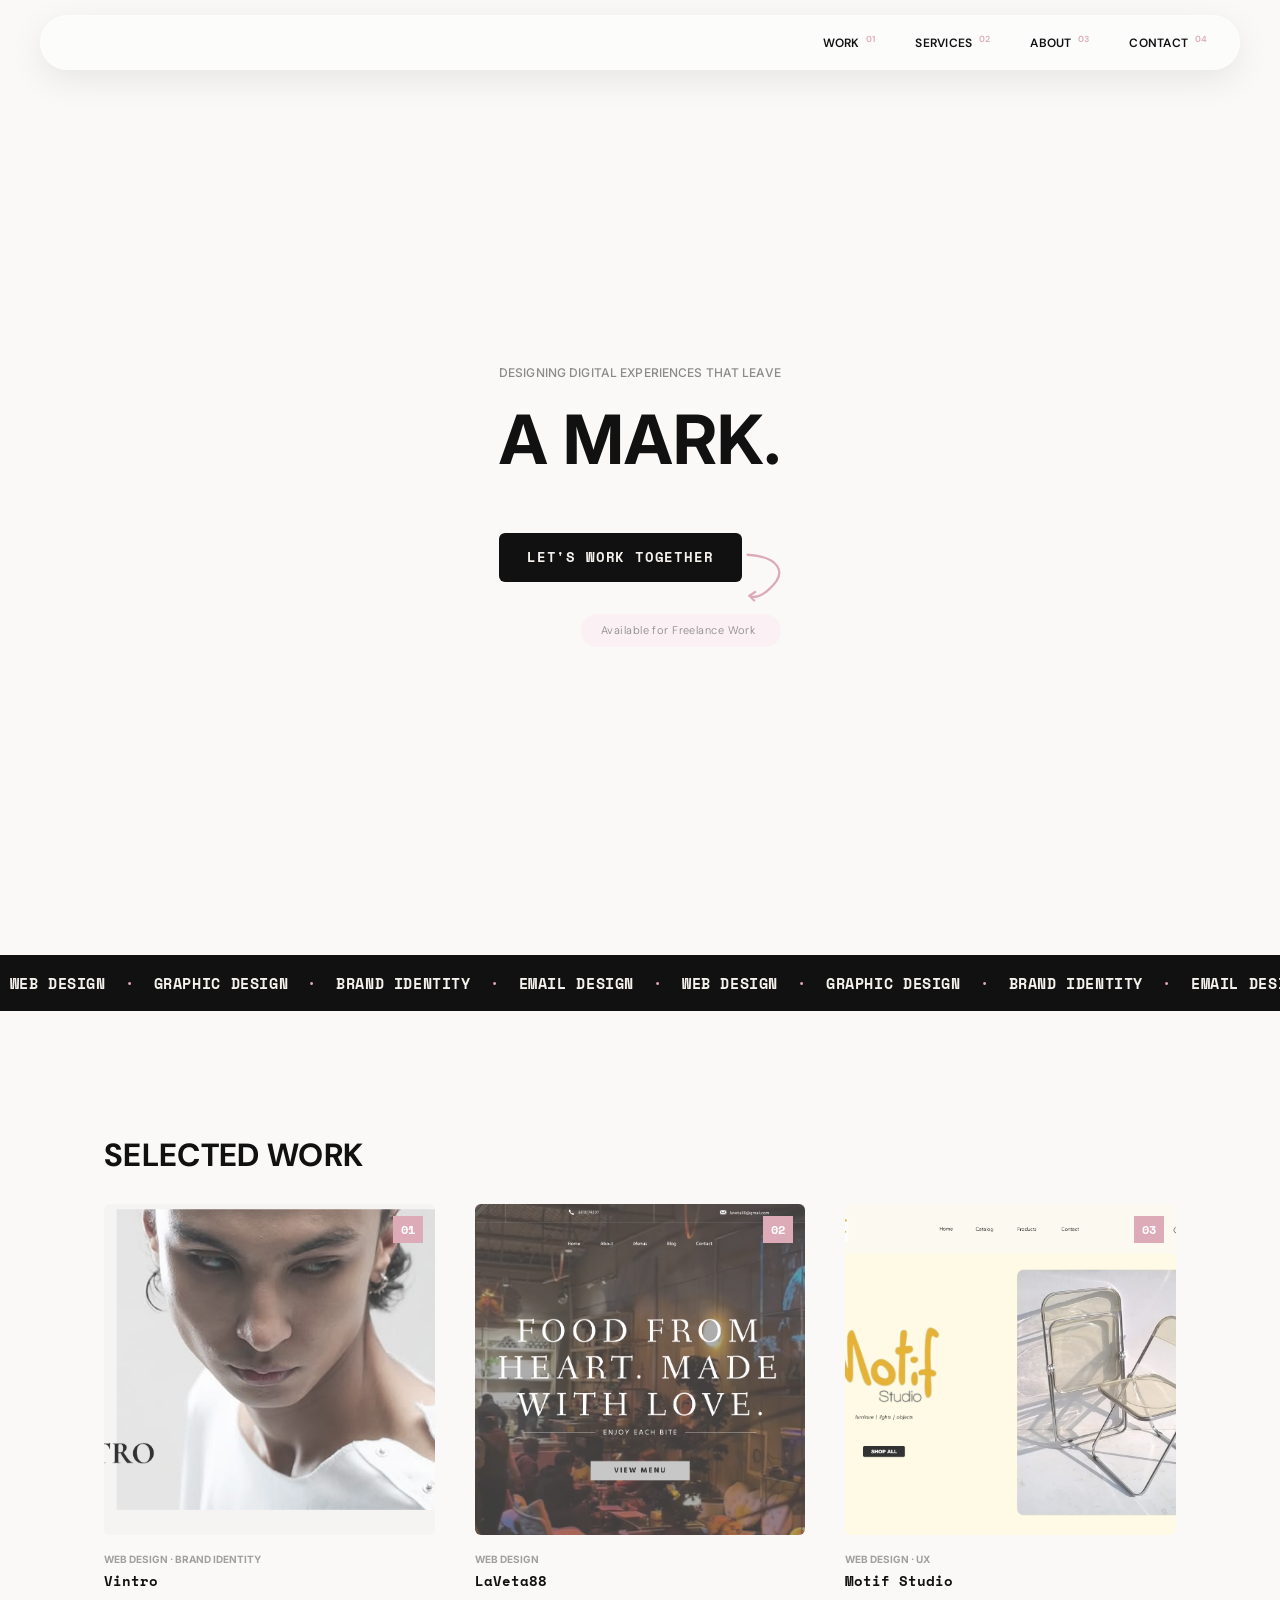
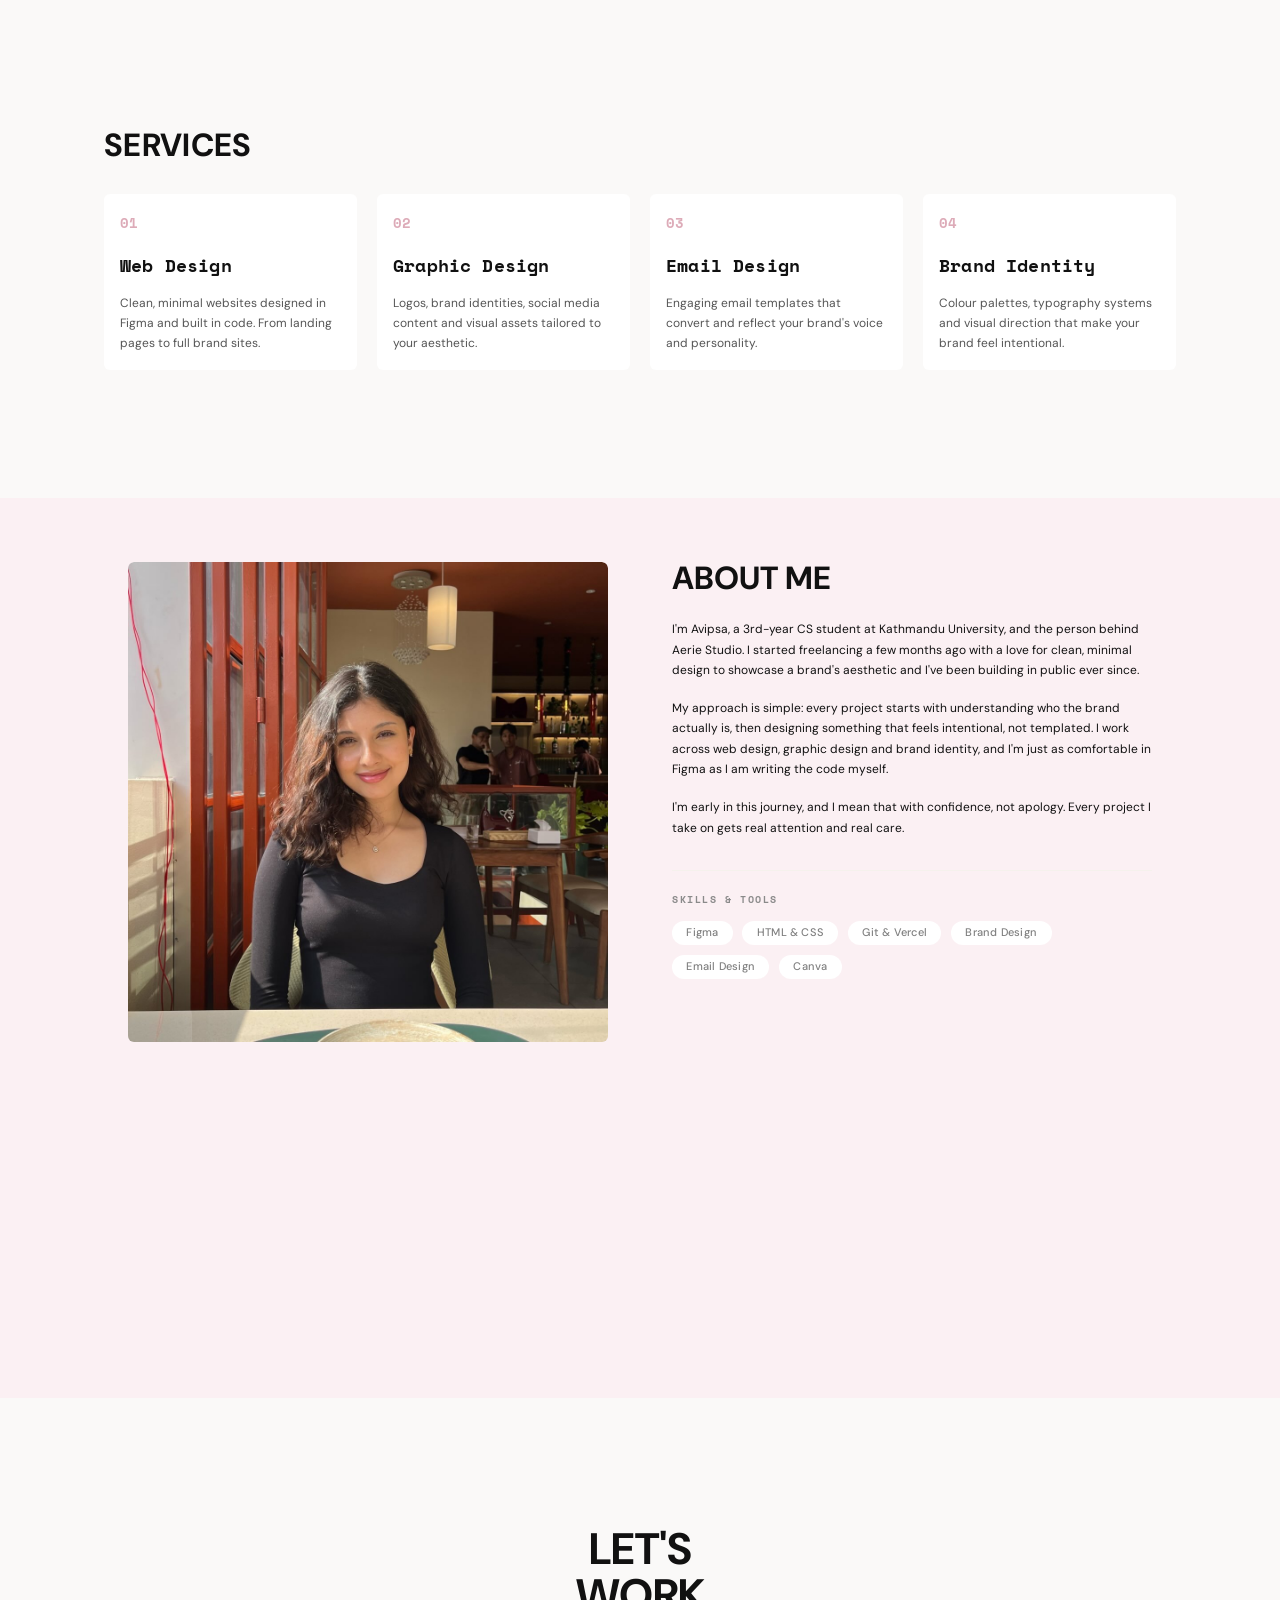
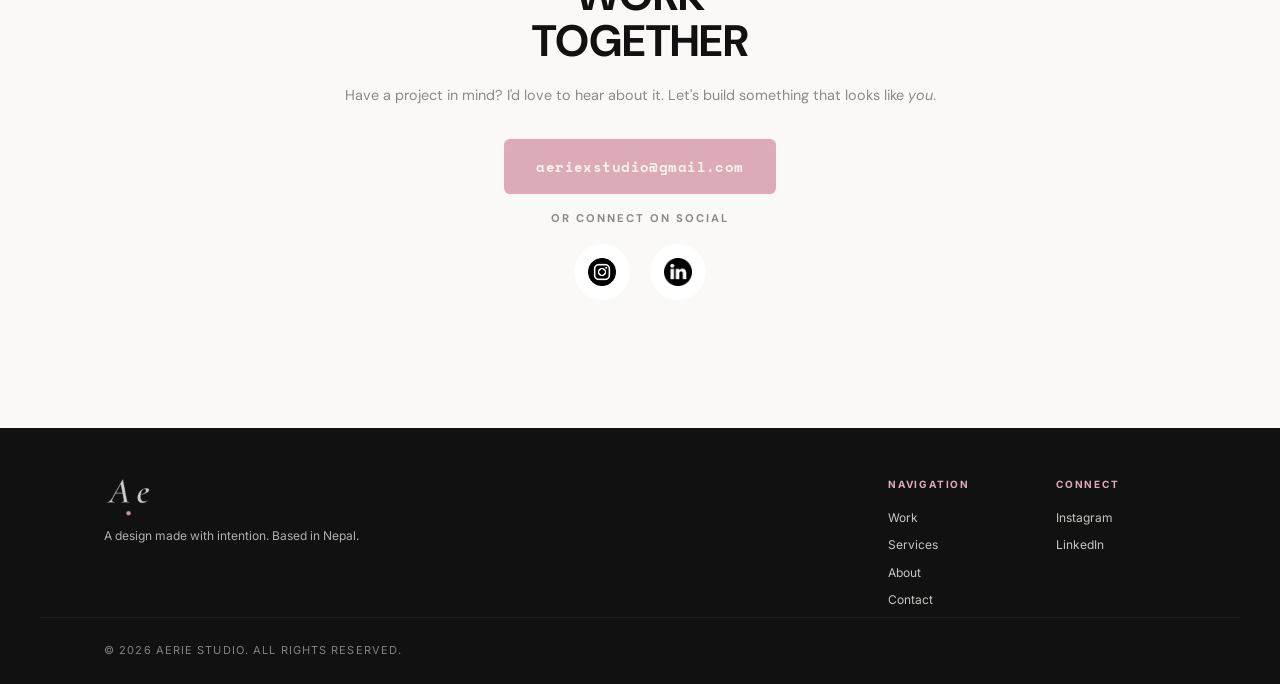
==== commit 52957ea1: "fixed intro" ====
--- a/index.html
+++ b/index.html
@@ -162,7 +162,7 @@
           <h2>ABOUT ME</h2>
 
           <p class="about-text">
-            I'm Avipsa, a 3rd-year CS student at Kathmandu University, and the person behind Aerie Studio. I started freelancing a few months ago with a love for clean, minimal design to showcase your aesthete and I've been building in public ever since.
+            I'm Avipsa, a 3rd-year CS student at Kathmandu University, and the person behind Aerie Studio. I started freelancing a few months ago with a love for clean, minimal design to showcase a brand's aesthetic and I've been building in public ever since.
           </p>
 
           <p class="about-text">
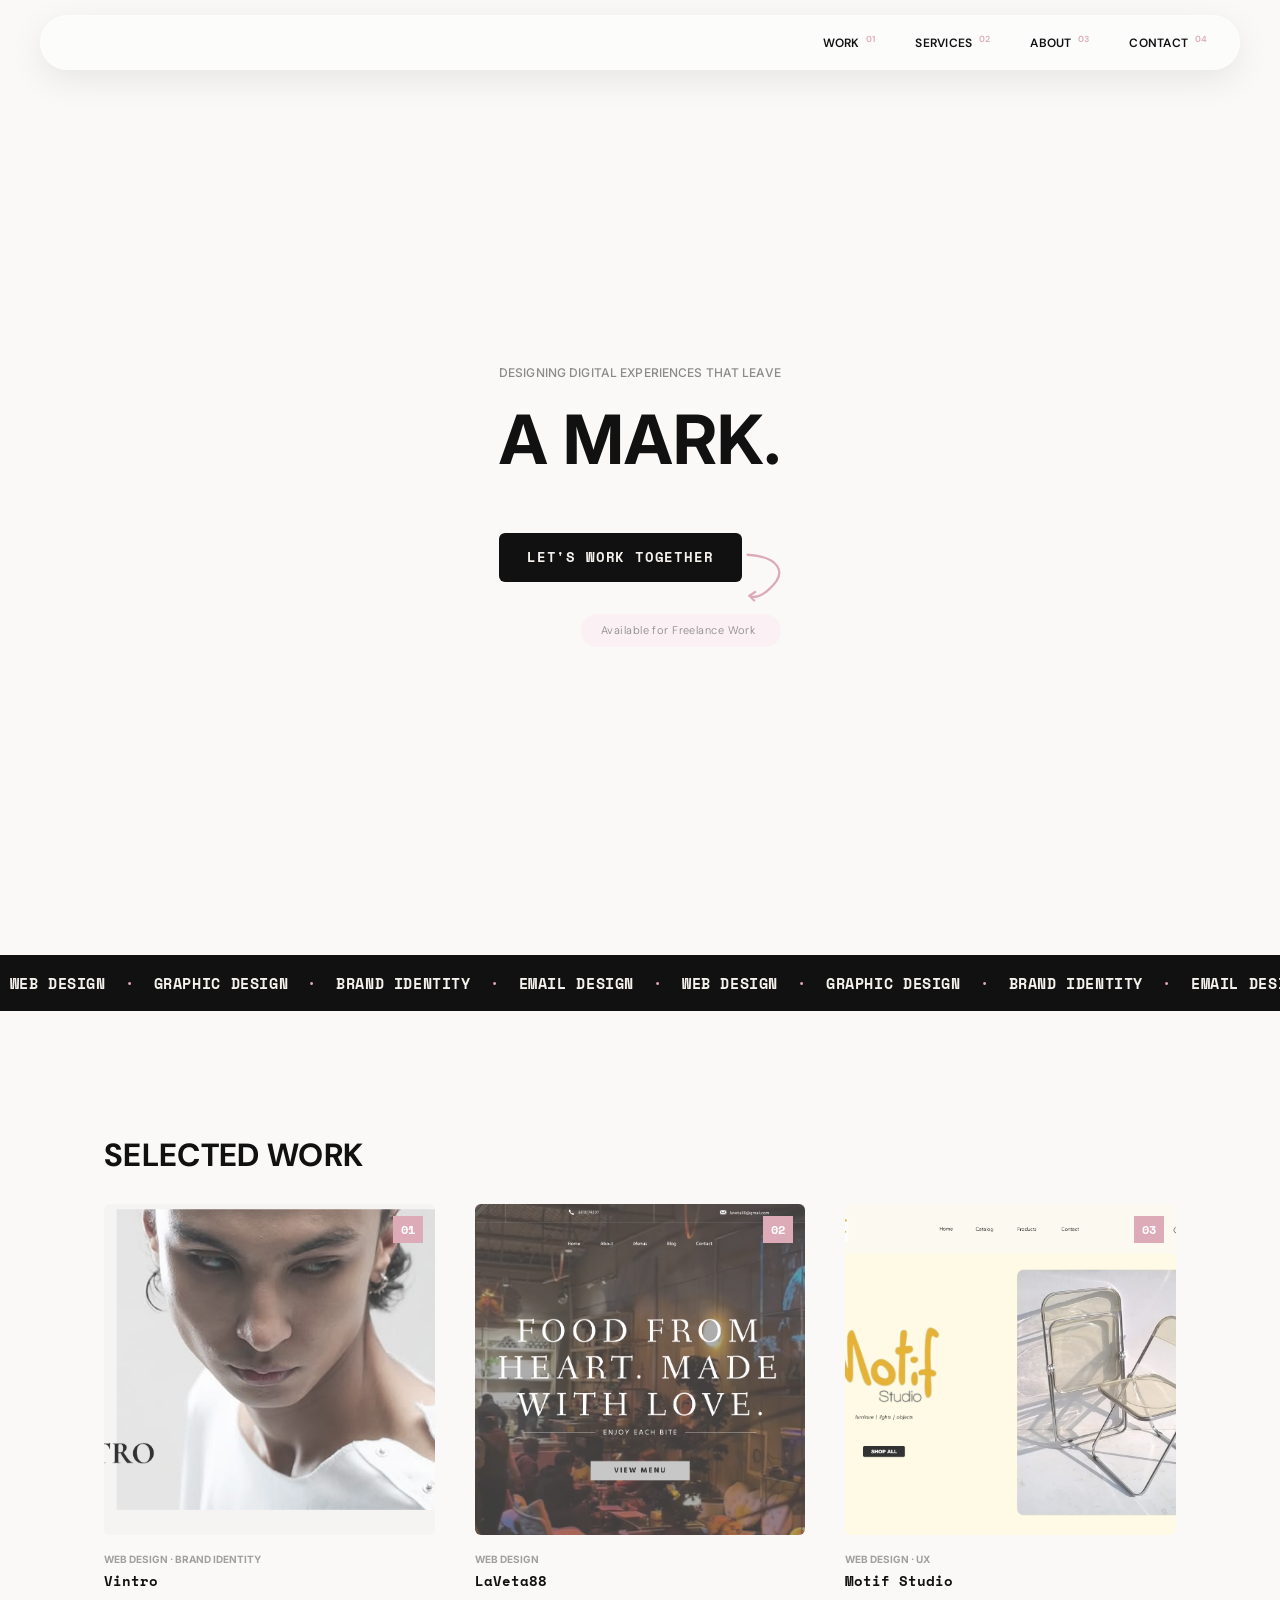
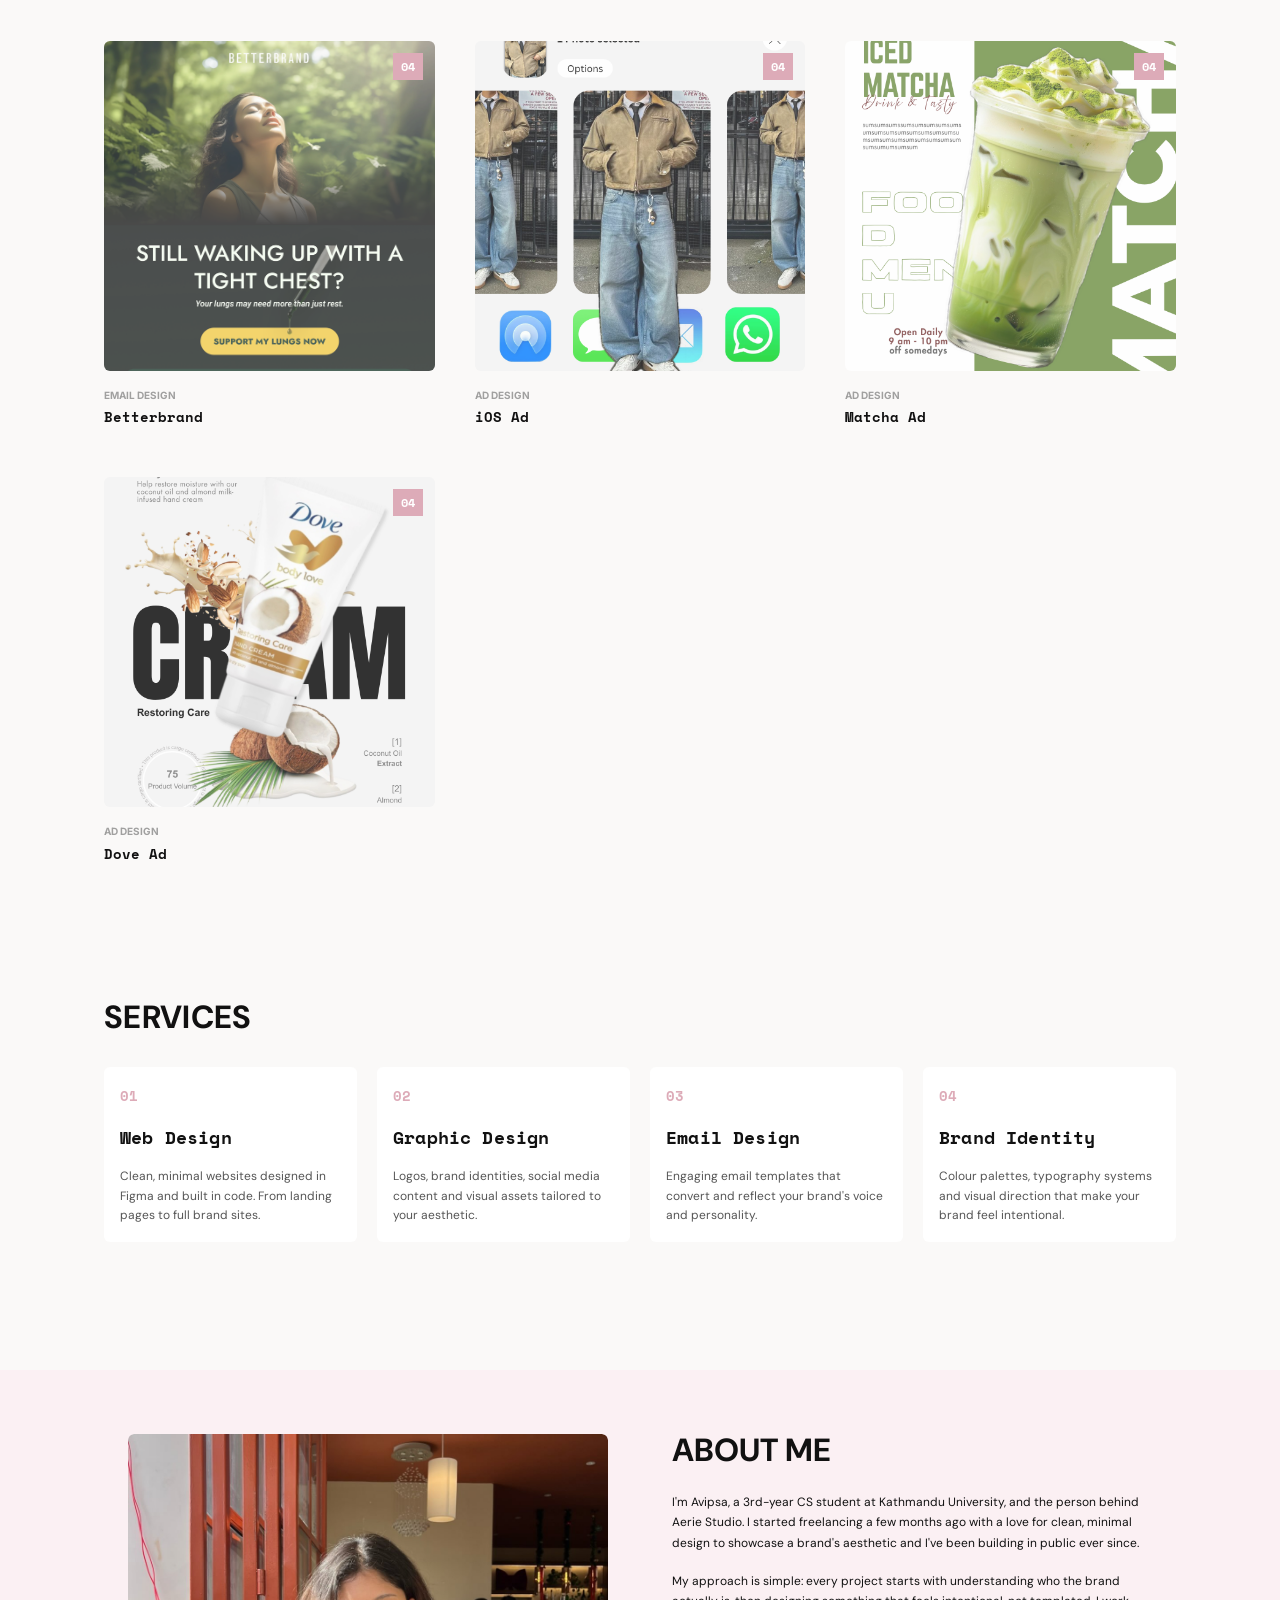
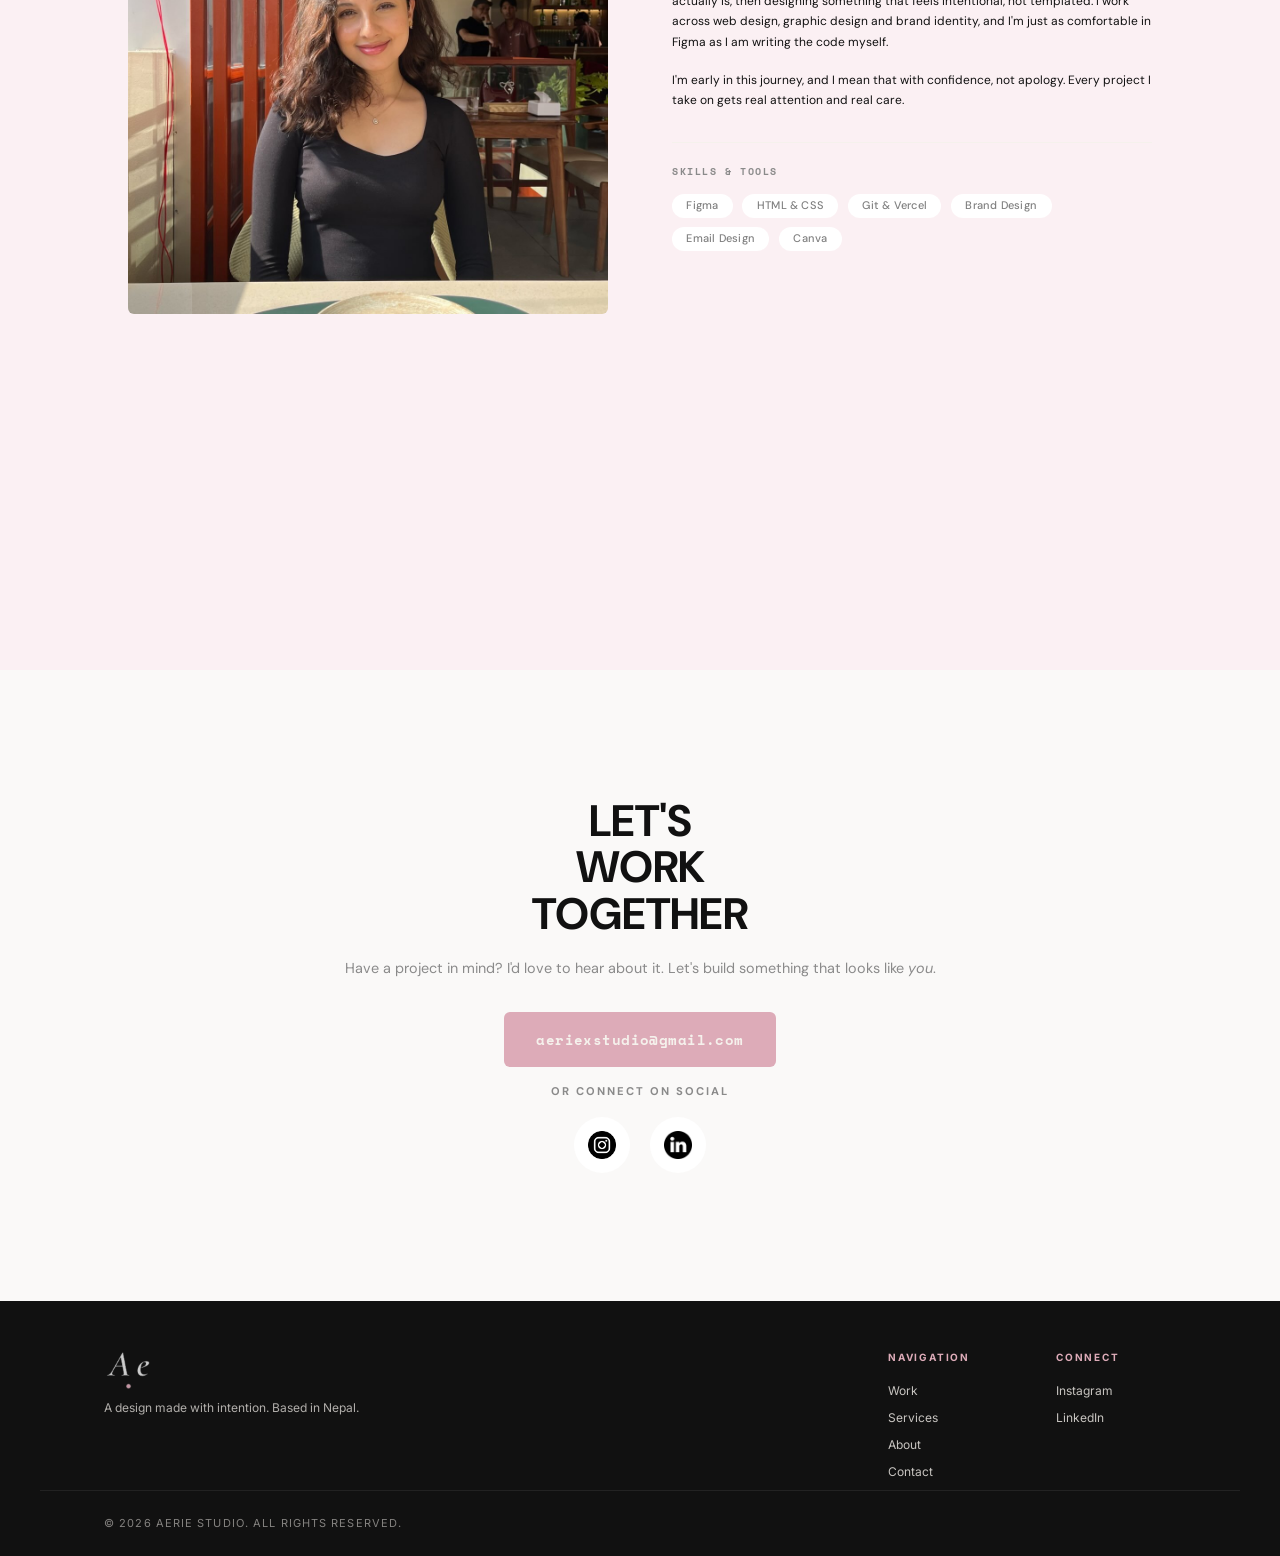
==== commit b69018de: "Added previous works" ====
--- a/index.html
+++ b/index.html
@@ -114,6 +114,42 @@
           <h3>Motif Studio</h3>
         </a>
 
+        <a href="Work/betterbrand.html" class="work-card">
+          <div class="work-img-wrap">
+            <img class="work-img" src="Work/bb hero.png" alt="Betterbrand Email Design">
+            <span class="work-num">04</span>
+          </div>
+          <p class="work-category">Email Design</p>
+          <h3>Betterbrand</h3>
+        </a>
+
+        <a href="Work/ios.html" class="work-card">
+          <div class="work-img-wrap">
+            <img class="work-img" src="Work/ios.png" alt="iOS Ad Design">
+            <span class="work-num">04</span>
+          </div>
+          <p class="work-category">Ad Design</p>
+          <h3>iOS Ad</h3>
+        </a>
+
+        <a href="Work/matcha.html" class="work-card">
+          <div class="work-img-wrap">
+            <img class="work-img" src="Work/matcha.png" alt="Matcha Ad Design">
+            <span class="work-num">04</span>
+          </div>
+          <p class="work-category">Ad Design</p>
+          <h3>Matcha Ad</h3>
+        </a>
+
+        <a href="Work/dove.html" class="work-card">
+          <div class="work-img-wrap">
+            <img class="work-img" src="Work/dove.png" alt="Dove Ad Design">
+            <span class="work-num">04</span>
+          </div>
+          <p class="work-category">Ad Design</p>
+          <h3>Dove Ad</h3>
+        </a>
+
       </div>
     </section>
 
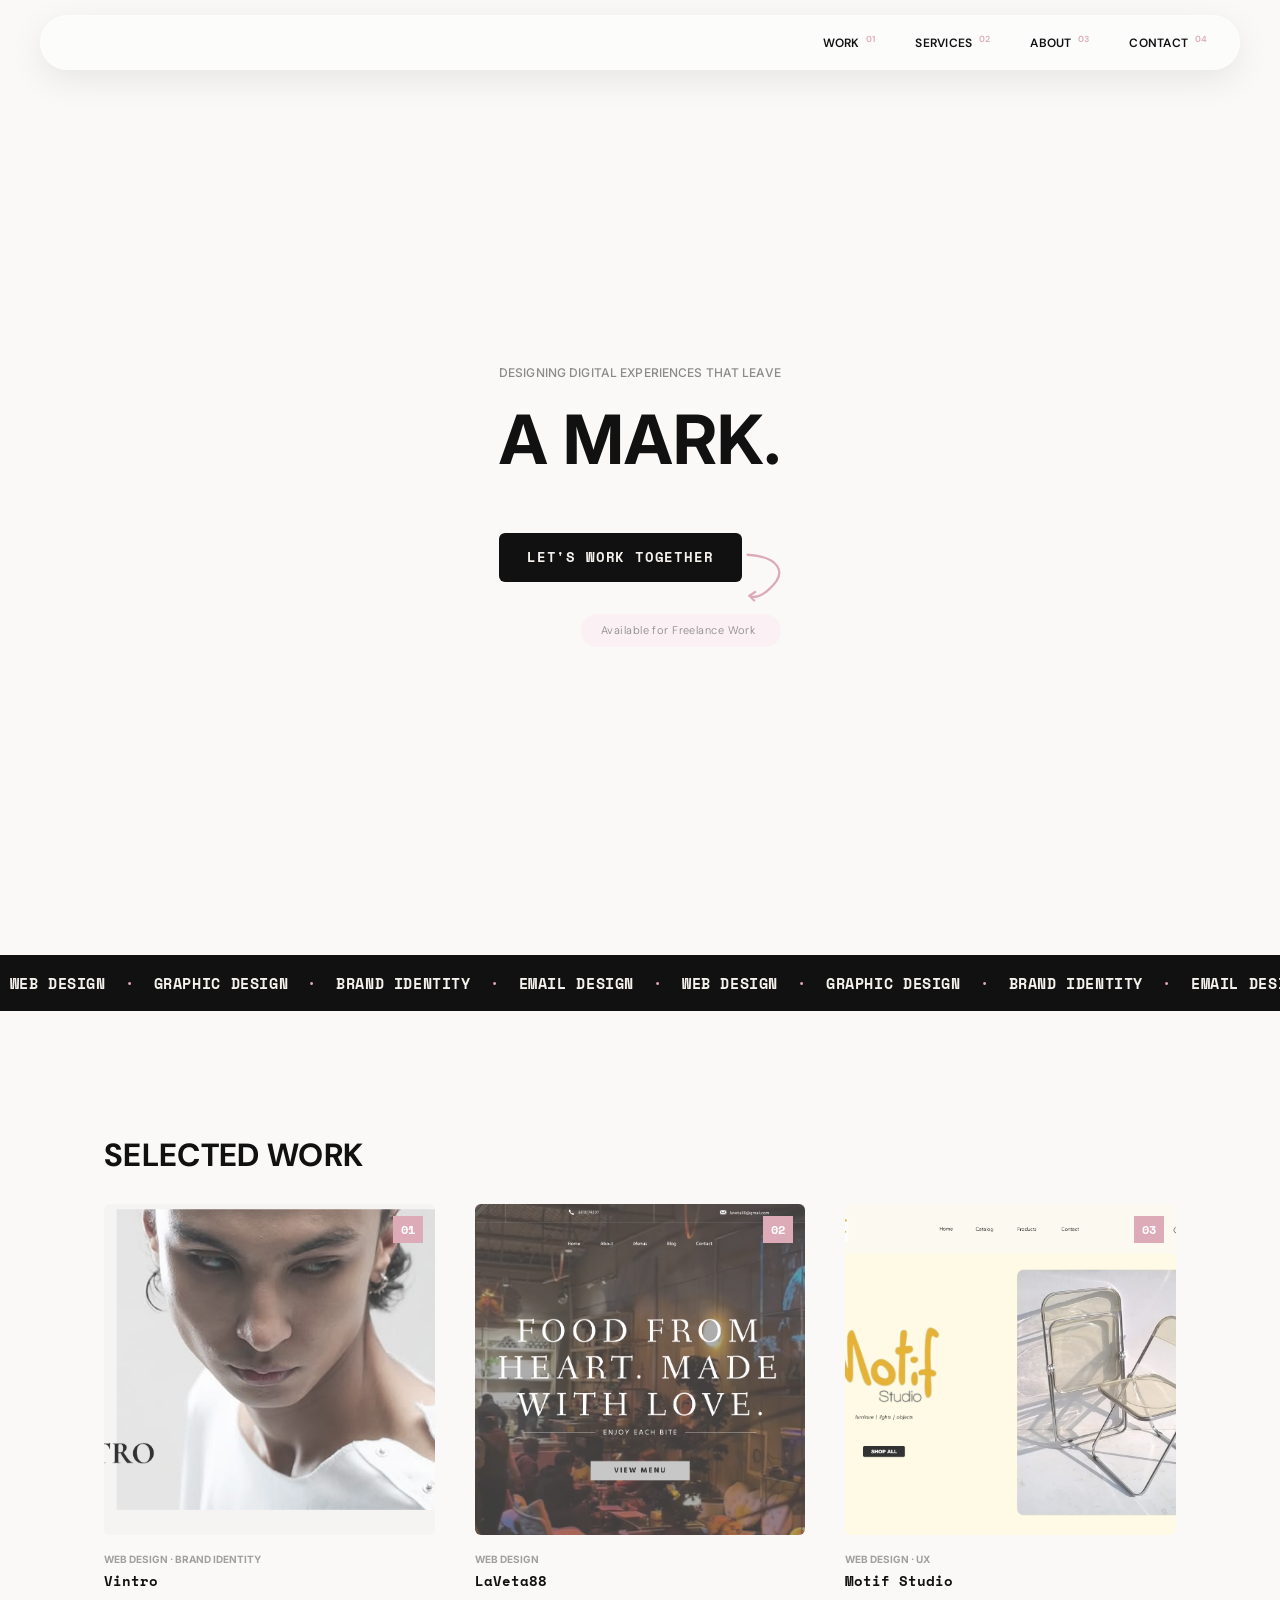
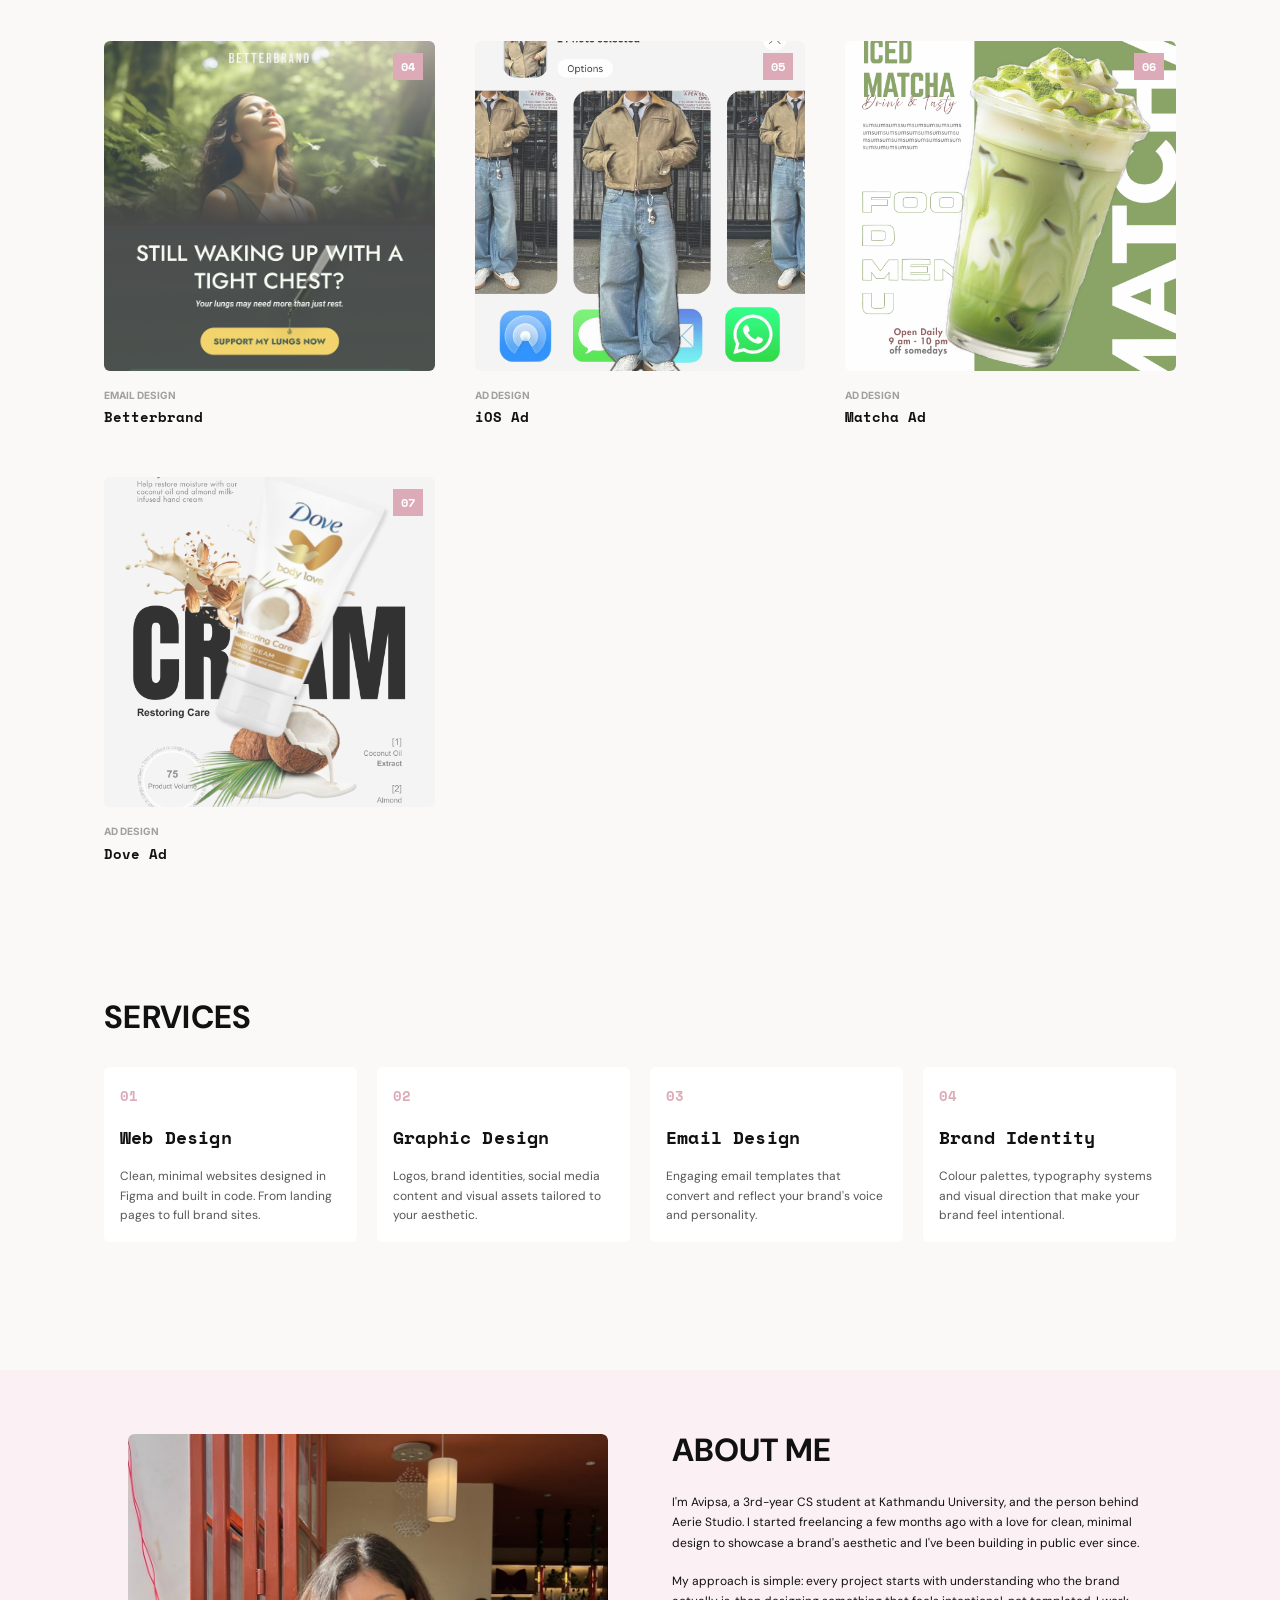
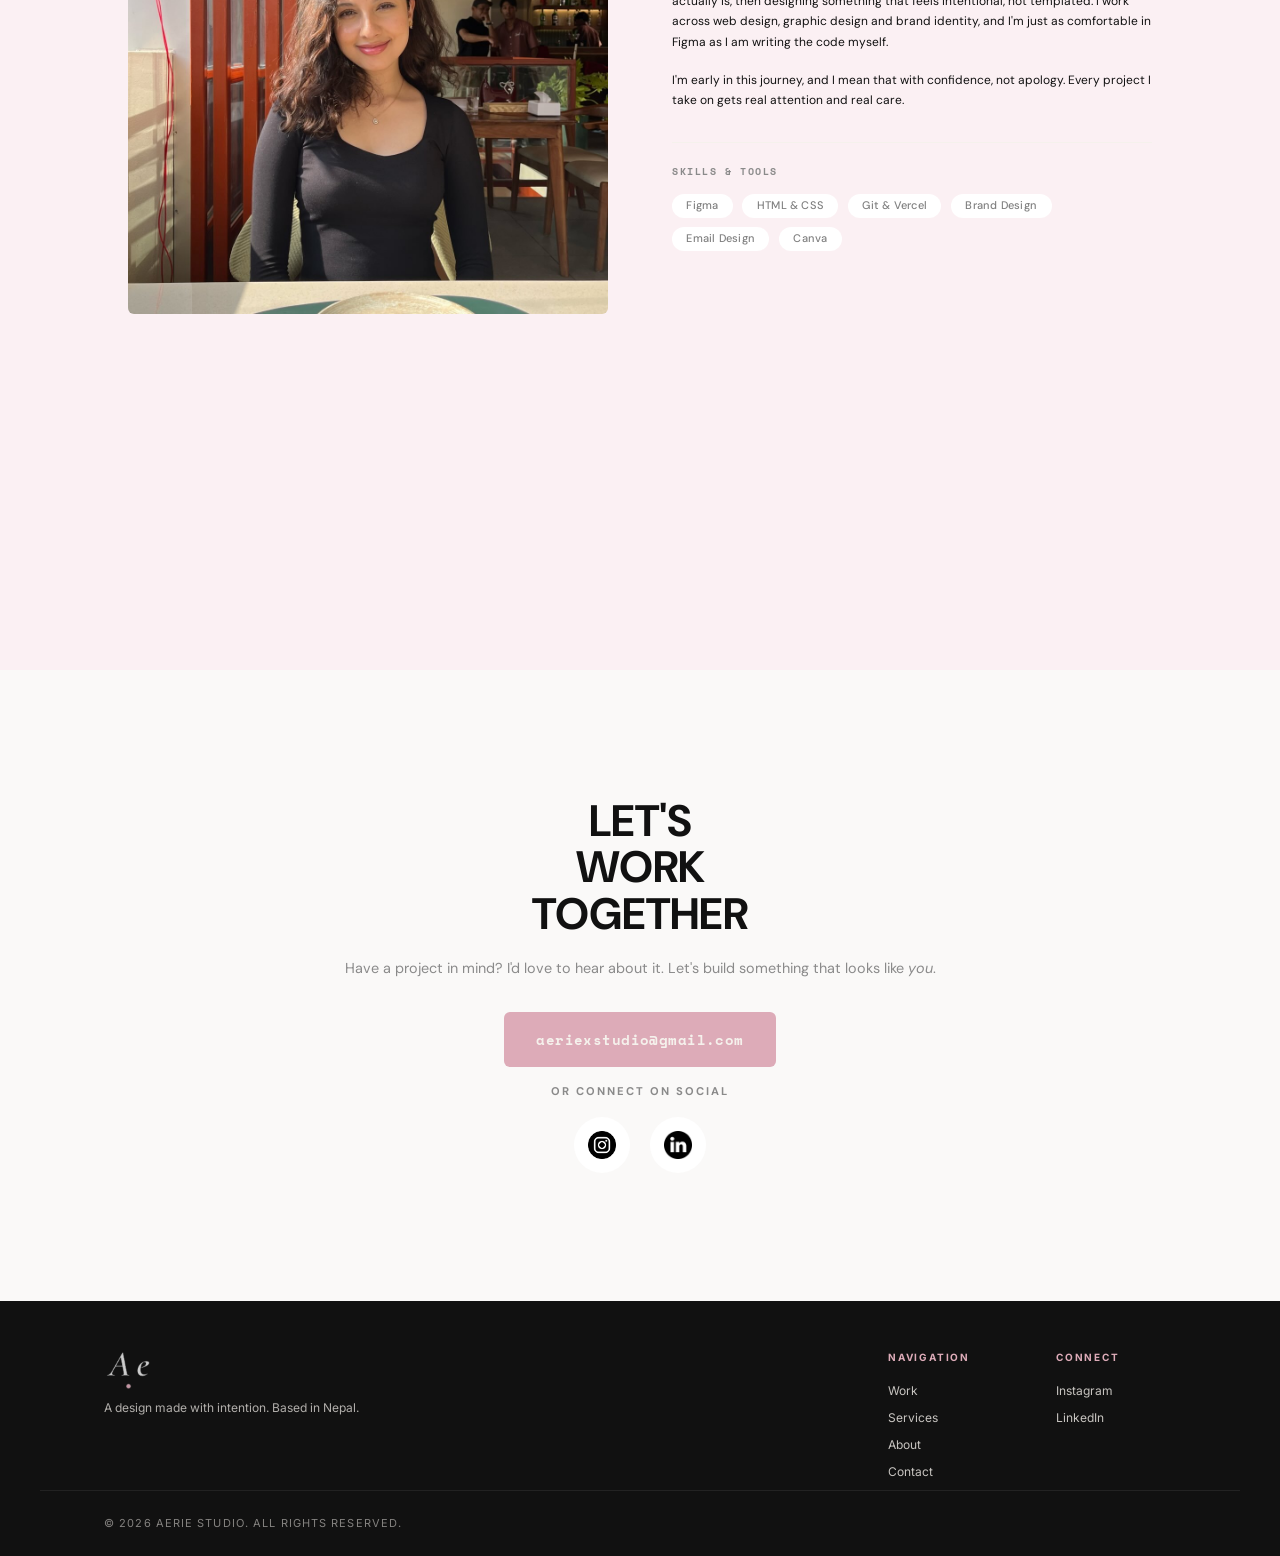
==== commit ad5e8b0d: "numbering" ====
--- a/index.html
+++ b/index.html
@@ -126,7 +126,7 @@
         <a href="Work/ios.html" class="work-card">
           <div class="work-img-wrap">
             <img class="work-img" src="Work/ios.png" alt="iOS Ad Design">
-            <span class="work-num">04</span>
+            <span class="work-num">05</span>
           </div>
           <p class="work-category">Ad Design</p>
           <h3>iOS Ad</h3>
@@ -135,7 +135,7 @@
         <a href="Work/matcha.html" class="work-card">
           <div class="work-img-wrap">
             <img class="work-img" src="Work/matcha.png" alt="Matcha Ad Design">
-            <span class="work-num">04</span>
+            <span class="work-num">06</span>
           </div>
           <p class="work-category">Ad Design</p>
           <h3>Matcha Ad</h3>
@@ -144,7 +144,7 @@
         <a href="Work/dove.html" class="work-card">
           <div class="work-img-wrap">
             <img class="work-img" src="Work/dove.png" alt="Dove Ad Design">
-            <span class="work-num">04</span>
+            <span class="work-num">07</span>
           </div>
           <p class="work-category">Ad Design</p>
           <h3>Dove Ad</h3>
